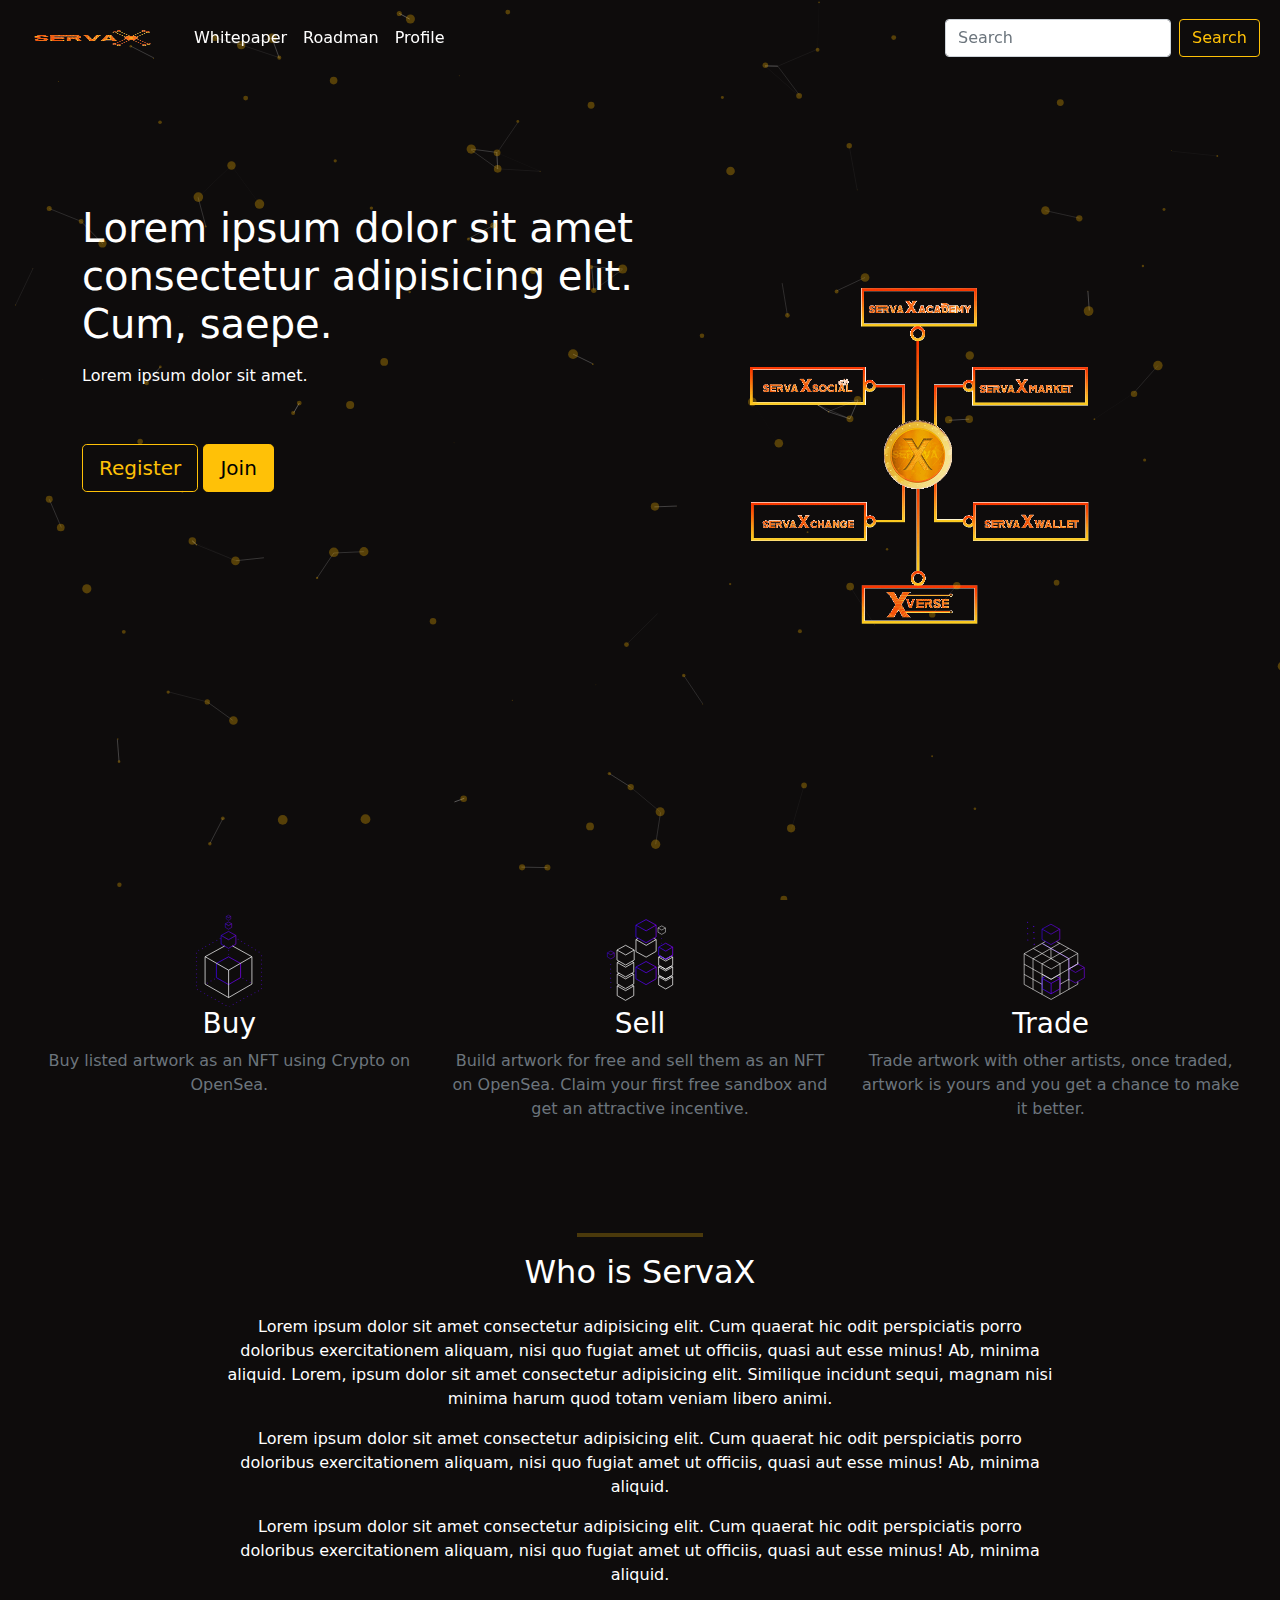
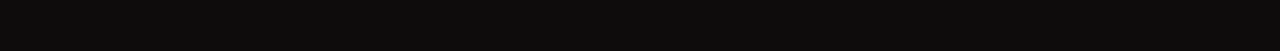
==== index.html @ 3a6e548c "added few sections and edited stylings" ====
<!DOCTYPE html>
<html lang="en">
<head>
    <meta charset="UTF-8">
    <meta http-equiv="X-UA-Compatible" content="IE=edge">
    <meta name="viewport" content="width=device-width, initial-scale=1.0">
    <title>ServaX</title>
    <link rel="shortcut icon" href="./assets/images/ServaX-coin-front-black-plain.jpg" type="image/x-icon">
    <link rel="stylesheet" href="style.css">

    <link rel="stylesheet" href="./assets/bootstrap-5.0.1/css/bootstrap.min.css" />
    <link rel="stylesheet" href="./assets/fontawesome-5.15.1/css/all.min.css" />
    <script defer src="./assets/bootstrap-5.0.1/js/bootstrap.bundle.min.js"></script>

    <!-- <link href="https://cdn.jsdelivr.net/npm/bootstrap@5.0.2/dist/css/bootstrap.min.css" rel="stylesheet"
      integrity="sha384-EVSTQN3/azprG1Anm3QDgpJLIm9Nao0Yz1ztcQTwFspd3yD65VohhpuuCOmLASjC"
      crossorigin="anonymous"
    />
    <link rel="stylesheet" href="https://cdnjs.cloudflare.com/ajax/libs/font-awesome/5.15.1/css/all.min.css"
        integrity="sha512-+4zCK9k+qNFUR5X+cKL9EIR+ZOhtIloNl9GIKS57V1MyNsYpYcUrUeQc9vNfzsWfV28IaLL3i96P9sdNyeRssA=="
        crossorigin="anonymous"
        referrerpolicy="no-referrer"
    />
    <script defer src="https://cdn.jsdelivr.net/npm/bootstrap@5.0.2/dist/js/bootstrap.bundle.min.js" integrity="sha384-MrcW6ZMFYlzcLA8Nl+NtUVF0sA7MsXsP1UyJoMp4YLEuNSfAP+JcXn/tWtIaxVXM" crossorigin="anonymous"></script> -->

</head>
<body id="particles-js" >
    <div  class="container-fluid p-0">
    <header class="text-white container-fluid p-2 mb-5">
        <nav class="navbar navbar-expand-md fixed-top navbar-dark navbar-color p-2" aria-label="Main navigation">
            <div class="container-fluid">
                <a class="navbar-brand" href="#"><img src="./assets/images/ServaX.png" alt="logo" height="50px" width="150px"></a>
                <div class="navbar-toggler p-0 border-0" type="button" id="navbarSideCollapse" aria-label="Toggle navigation">
                    <span class="navbar-toggler-icon"></span>
                </div>

                <div class="navbar-collapse offcanvas-collapse" id="navbarsExampleDefault">
                    <ul class="navbar-nav me-auto mb-2 mb-lg-0">
                        <li class="nav-item">
                            <a class="nav-link active" aria-current="page" href="#">Whitepaper</a>
                        </li>
                        <li class="nav-item">
                            <a class="nav-link" href="#">Roadman</a>
                        </li>
                        <li class="nav-item">
                            <a class="nav-link" href="#">Profile</a>
                        </li>
                    </ul>
                    <form class="d-flex">
                        <input class="form-control me-2" type="search" placeholder="Search" aria-label="Search">
                        <button class="btn btn-outline-warning" type="submit">Search</button>
                    </form>
                </div>
            </div>
        </nav>

        <section class="hero container my-5 py-5 d-flex flex-wrap-reverse justify-content-center">
            <div class="col-md-6 col-sm-10 pt-5 text-md-start text-center">
                <h1>Lorem ipsum dolor sit amet consectetur adipisicing elit. Cum, saepe.</h1>
                <p class="py-2">Lorem ipsum dolor sit amet.</p>
                <div class="action-area mt-5">
                    <button class="btn btn-lg btn-outline-warning">Register</button>
                    <button class="btn btn-lg btn-warning">Join</button>
                </div>
            </div>
            <div class="col-md-6 col-sm-8">
                <img src="./assets/images/serva-x-ecosystem.png" alt="hero-img" width="100%">
            </div>
        </section>
    </header>

    <main >
        <section class="container-fluid market-section my-5 py-5 row text-white m-auto">
            <div class="container col-md-4">
                <div class="text-center">
                    <img src="./assets/images/chained.svg" height="93px" width="120" alt="market-logo">
                    <h3>Buy</h3>
                    <p class="text-muted">Buy listed artwork as an NFT using Crypto on OpenSea.</p>
                </div>
            </div>
            <div class="container col-md-4">
                <div class="text-center">
                    <img src="./assets/images/stacked.svg" height="93px" width="120" alt="market-logo">
                    <h3>Sell</h3>
                    <p class="text-muted">Build artwork for free and sell them as an NFT on OpenSea. Claim your first free sandbox and get an attractive incentive.</p>
                </div>
            </div>
            <div class="container col-md-4">
                <div class="text-center">
                    <img src="./assets/images/compact.svg" height="93px" width="120" alt="market-logo">
                    <h3>Trade</h3>
                    <p class="text-muted">Trade artwork with other artists, once traded, artwork is yours and you get a chance to make it better.</p>
                </div>
            </div>
        </section>

        <section class="container-fluid about-section my-5">
          <div class="d-grid justify-content-center m-auto text-center col-md-8 col-sm-10 text-white">
              <hr>
            <h2 class="py-3">Who is ServaX</h2> 
            <p>Lorem ipsum dolor sit amet consectetur adipisicing elit. Cum quaerat hic odit perspiciatis porro doloribus exercitationem aliquam, nisi quo fugiat amet ut officiis, quasi aut esse minus! Ab, minima aliquid. Lorem, ipsum dolor sit amet consectetur adipisicing elit. Similique incidunt sequi, magnam nisi minima harum quod totam veniam libero animi.</p> 
            <p>Lorem ipsum dolor sit amet consectetur adipisicing elit. Cum quaerat hic odit perspiciatis porro doloribus exercitationem aliquam, nisi quo fugiat amet ut officiis, quasi aut esse minus! Ab, minima aliquid.</p> 
            <p>Lorem ipsum dolor sit amet consectetur adipisicing elit. Cum quaerat hic odit perspiciatis porro doloribus exercitationem aliquam, nisi quo fugiat amet ut officiis, quasi aut esse minus! Ab, minima aliquid.</p>
          </div> 
        </section>
    </main>
    
    <button onclick="scrollToTop()" id="myBtn" class="rounded-circle btn-lg btn-outline-warning bg-dark fa fa-caret-up" title="Go to top"></button>
    </div>
    <footer></footer>
    <script src="./assets/js/script.js"></script>
    <script src="particles.js"></script>
    <script src="app.js"></script>
</body>
</html>
---- style.css ----
:root {
  --basic-color: #FFC107;
  --dark-color: #212529;
  --white-color: #fff;
  --light-color: #ebe7e7;
}
body {
  font: normal 75% Arial, Helvetica, sans-serif;
}

/* For background particle */
#particles-js {
  width: 100%;
  height: 100%;
  background-color: #0e0c0c;
  background-size: cover;
  background-position: 100% 100%;
  background-repeat: no-repeat;
}
canvas.particles-js-canvas-el {
  position: absolute;
  top: 0;
}

/* Header/Navbar */
.navbar-default-color {
  background-color: #eaeaea00;
}
.navbar-color-onscroll {
  background-color: var(--dark-color);
}
header .hero {
  margin-top: 100px !important;
  background-color: #219b2f00 !important;
}
.nav-link {
  color: #fff !important;
}
.navbar {
  animation: 2s ease !important;
  z-index: 100;
}

header .hero img {
  animation: floatUpDown 4s linear 4s infinite alternate
}
@keyframes floatUpDown {
  0% {
    transform: translateY(-50px);
  }
  50% {
    transform: translateY(0px);
  }
  100% {
    transform: translateY(-50px);
  }
}

/* Main */
.market-section {
  background-color: #00000000;
}
hr:not([size]) {
  width: 15%;
  margin: 0 auto !important;
  color: var(--basic-color);
  height: 4px !important;
}

.about-section {
  border: var(--dark-color);
}

/* back to top button */
#myBtn {
  display: none;
  position: fixed;
  bottom: 20px; 
  right: 30px;
  z-index: 99;
  height: 50px;
  width: 50px;
}


/* For navbar  */
@media (max-width: 767px) {
  .offcanvas-collapse {
    position: fixed;
    top: 56px; /* Height of navbar */
    bottom: 0;
    left: 100%;
    width: 100%;
    padding-right: 1rem;
    padding-left: 1rem;
    overflow-y: auto;
    visibility: hidden;
    background-color: #343a40;
    transition: transform .3s ease-in-out, visibility .3s ease-in-out;
  }
  .offcanvas-collapse.open {
    visibility: visible;
    transform: translateX(-100%);
  }
}

.nav-scroller {
  position: relative;
  z-index: 2;
  height: 2.75rem;
  overflow-y: hidden;
}

.nav-scroller .nav {
  display: flex;
  flex-wrap: nowrap;
  padding-bottom: 1rem;
  margin-top: -1px;
  overflow-x: auto;
  color: rgba(255, 255, 255, .75);
  text-align: center;
  white-space: nowrap;
  -webkit-overflow-scrolling: touch;
}

.nav-underline .nav-link {
  padding-top: .75rem;
  padding-bottom: .75rem;
  font-size: .875rem;
  color: #6c757d;
}

.nav-underline .nav-link:hover {
  color: #007bff;
}

.nav-underline .active {
  font-weight: 500;
  color: #343a40;
}

.text-white-50 { color: rgba(255, 255, 255, .5); }

.bg-purple { background-color: #6f42c1; }
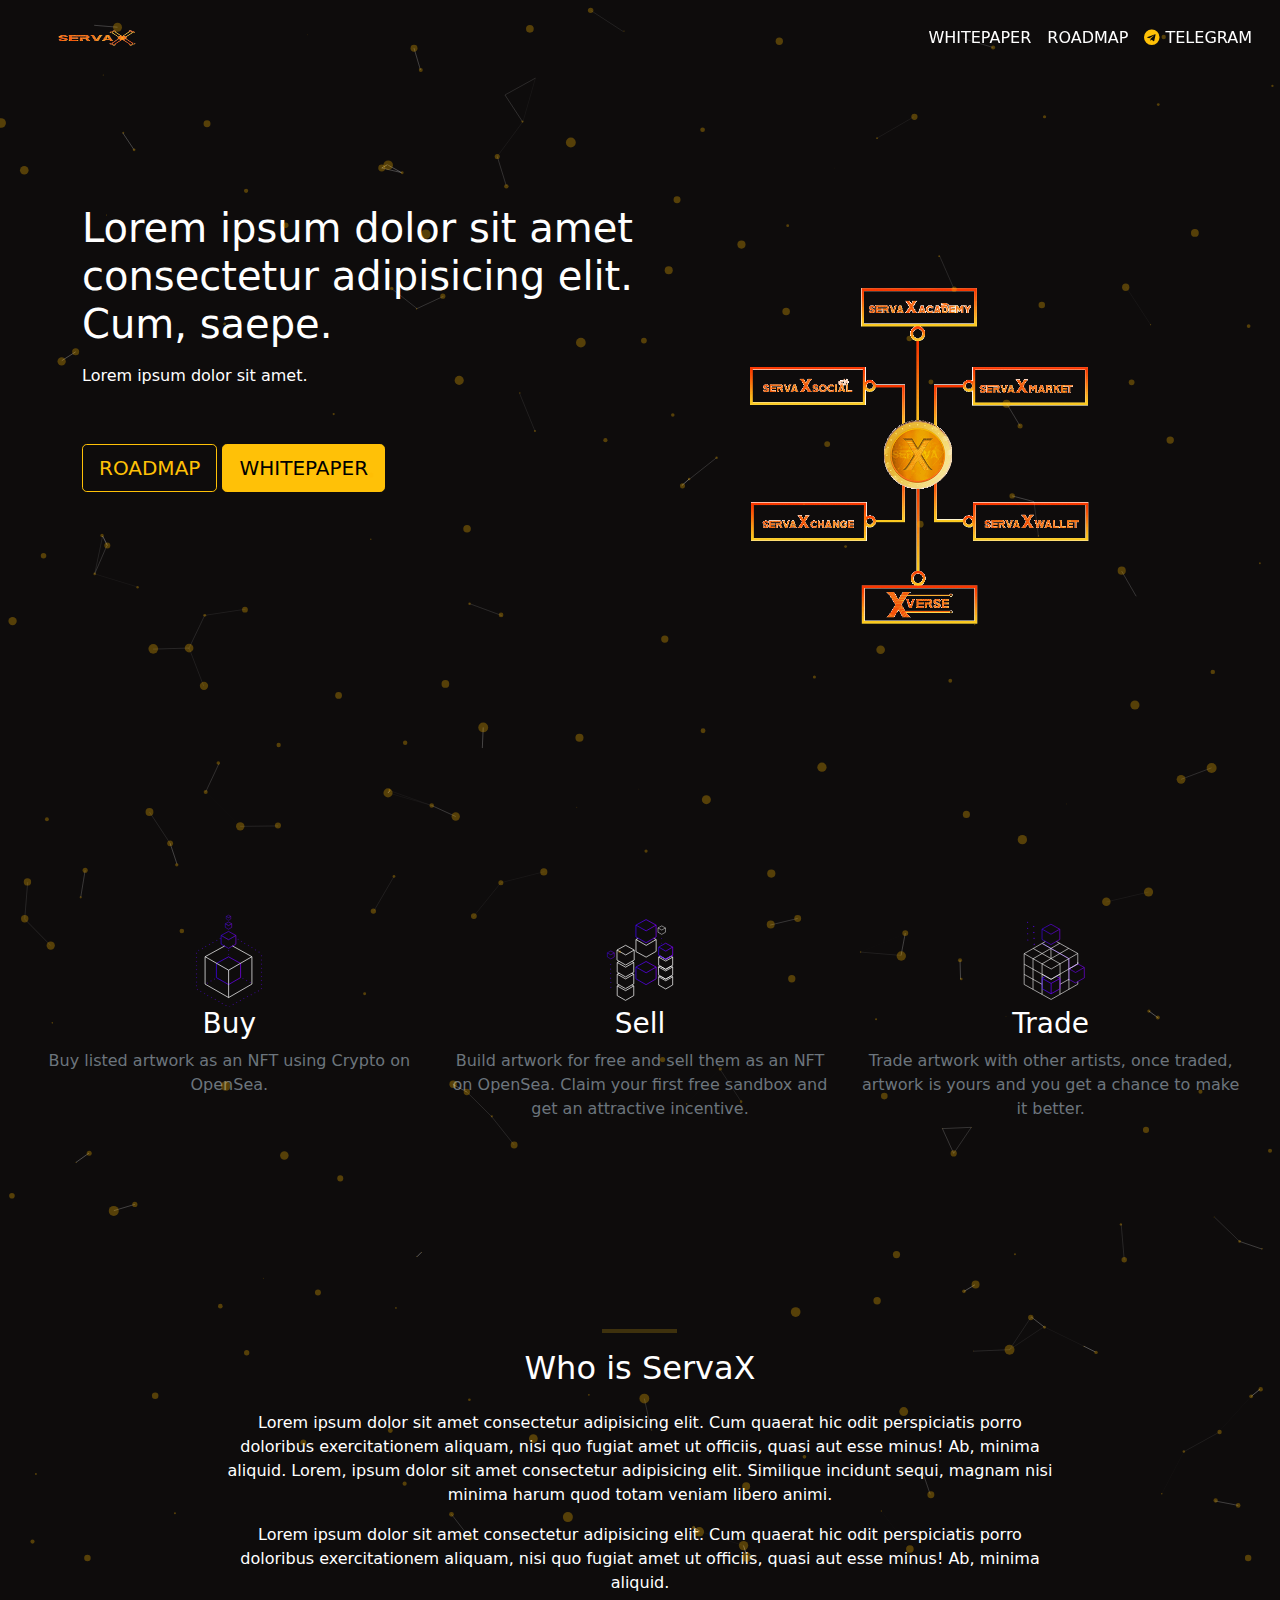
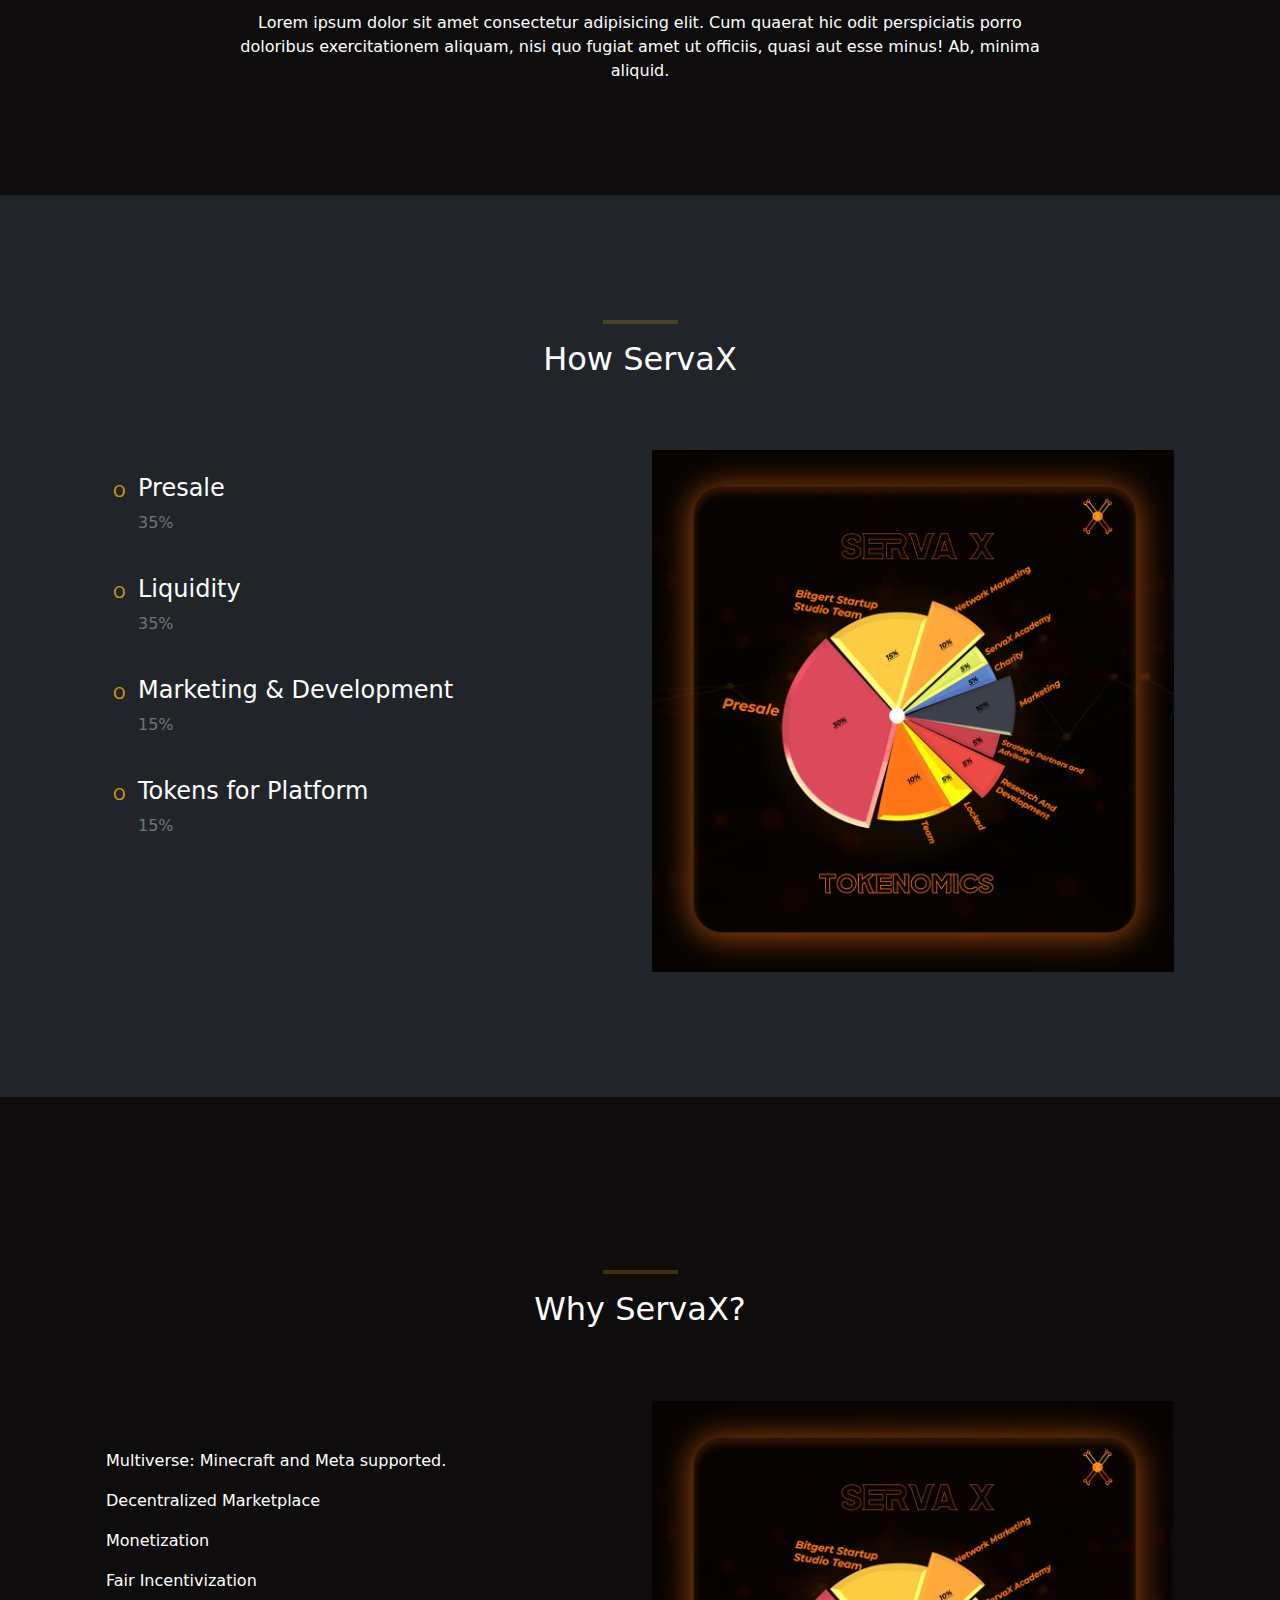
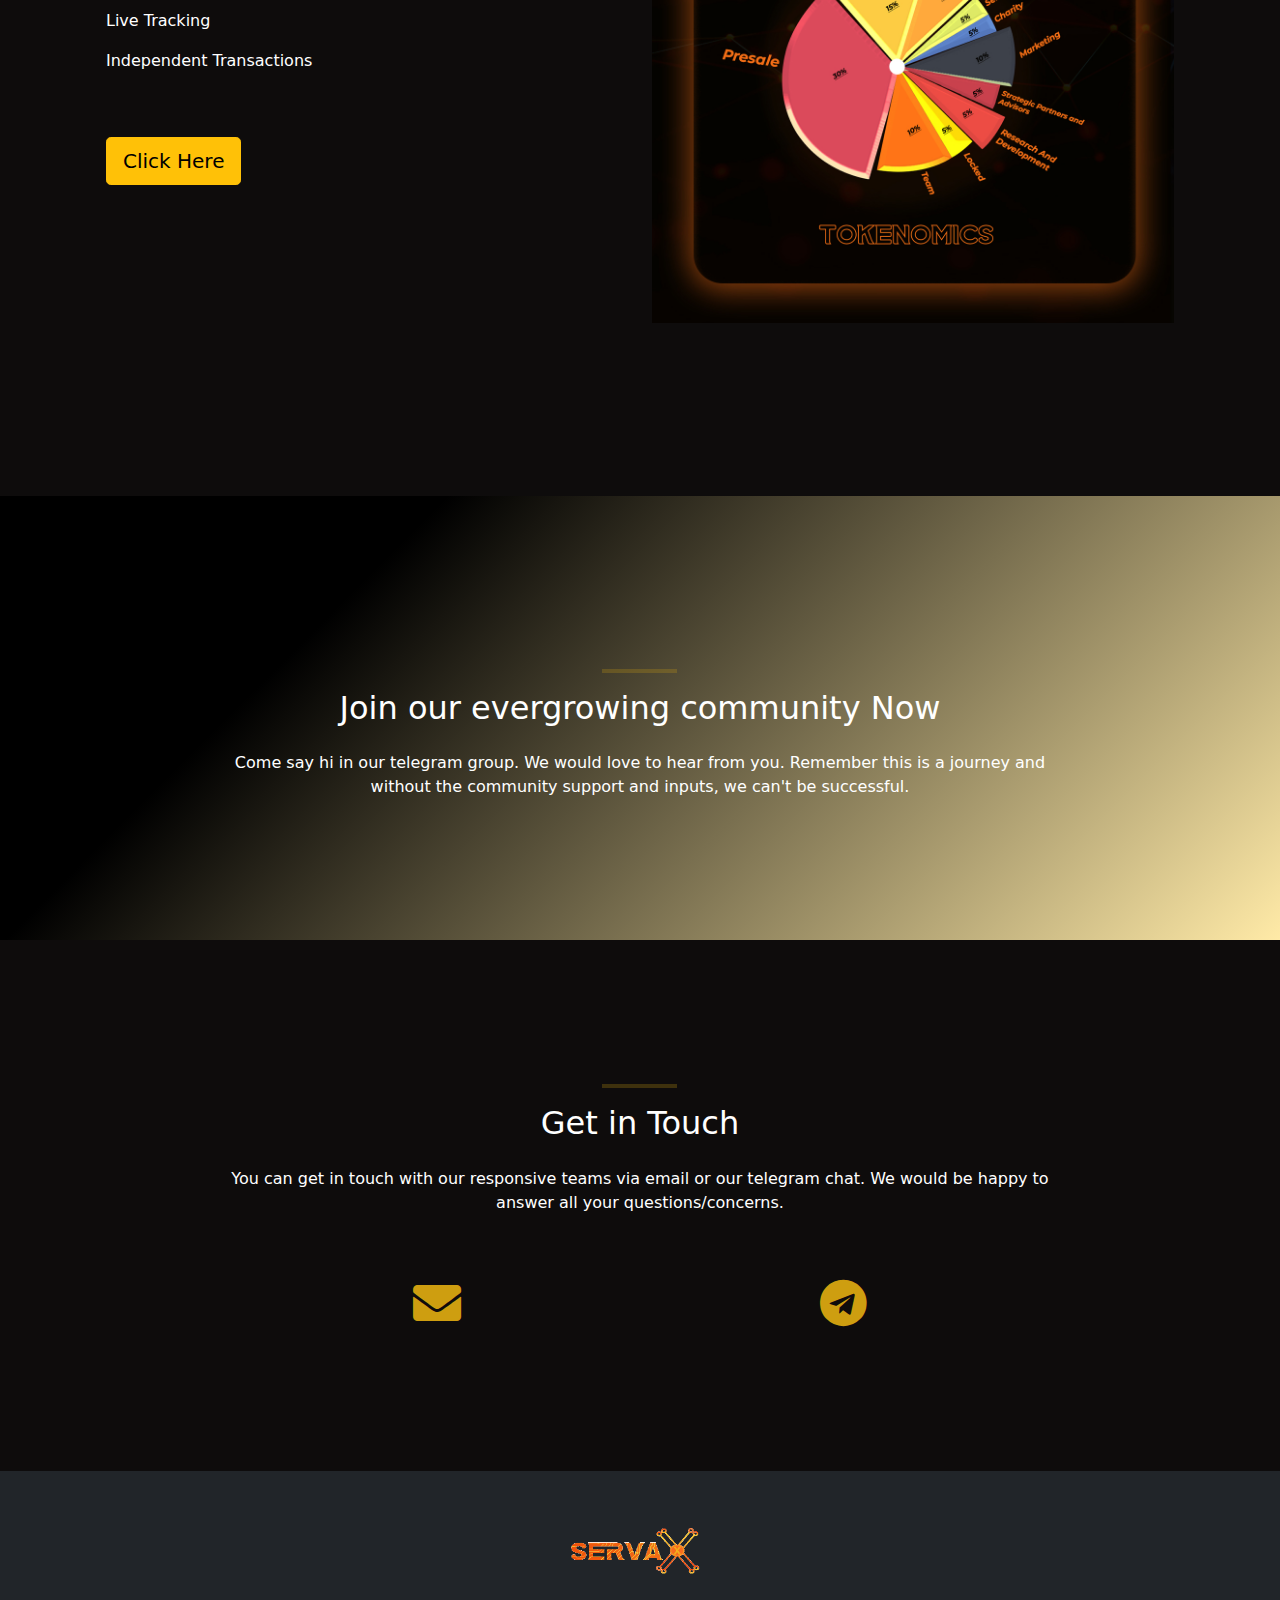
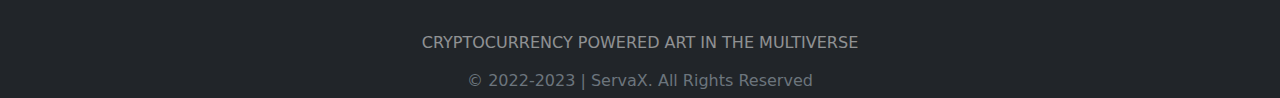
==== commit 426bd2d3: "made editions and add more sections" ====
--- a/index.html
+++ b/index.html
@@ -33,23 +33,19 @@
                 <div class="navbar-toggler p-0 border-0" type="button" id="navbarSideCollapse" aria-label="Toggle navigation">
                     <span class="navbar-toggler-icon"></span>
                 </div>
-
+                
                 <div class="navbar-collapse offcanvas-collapse" id="navbarsExampleDefault">
-                    <ul class="navbar-nav me-auto mb-2 mb-lg-0">
+                    <ul class="navbar-nav me-auto mb-2 mb-lg-0 text-uppercase">
                         <li class="nav-item">
                             <a class="nav-link active" aria-current="page" href="#">Whitepaper</a>
                         </li>
                         <li class="nav-item">
-                            <a class="nav-link" href="#">Roadman</a>
+                            <a class="nav-link" href="#">Roadmap</a>
                         </li>
                         <li class="nav-item">
-                            <a class="nav-link" href="#">Profile</a>
+                            <a class="nav-link" href="#"><i class="fab fa-telegram text-warning" aria-hidden="true"></i> Telegram</a>
                         </li>
                     </ul>
-                    <form class="d-flex">
-                        <input class="form-control me-2" type="search" placeholder="Search" aria-label="Search">
-                        <button class="btn btn-outline-warning" type="submit">Search</button>
-                    </form>
                 </div>
             </div>
         </nav>
@@ -58,9 +54,9 @@
             <div class="col-md-6 col-sm-10 pt-5 text-md-start text-center">
                 <h1>Lorem ipsum dolor sit amet consectetur adipisicing elit. Cum, saepe.</h1>
                 <p class="py-2">Lorem ipsum dolor sit amet.</p>
-                <div class="action-area mt-5">
-                    <button class="btn btn-lg btn-outline-warning">Register</button>
-                    <button class="btn btn-lg btn-warning">Join</button>
+                <div class="action-area mt-5 text-uppercase">
+                    <a href="#" class="btn btn-lg btn-outline-warning">Roadmap</a>
+                    <a href="#" class="btn btn-lg btn-warning">Whitepaper</a>
                 </div>
             </div>
             <div class="col-md-6 col-sm-8">
@@ -70,22 +66,22 @@
     </header>
 
     <main >
-        <section class="container-fluid market-section my-5 py-5 row text-white m-auto">
-            <div class="container col-md-4">
+        <section class="container-fluid market-section pb-5 row text-white m-auto">
+            <div class="container col-md-4 pt-5">
                 <div class="text-center">
                     <img src="./assets/images/chained.svg" height="93px" width="120" alt="market-logo">
                     <h3>Buy</h3>
                     <p class="text-muted">Buy listed artwork as an NFT using Crypto on OpenSea.</p>
                 </div>
             </div>
-            <div class="container col-md-4">
+            <div class="container col-md-4 pt-5">
                 <div class="text-center">
                     <img src="./assets/images/stacked.svg" height="93px" width="120" alt="market-logo">
                     <h3>Sell</h3>
                     <p class="text-muted">Build artwork for free and sell them as an NFT on OpenSea. Claim your first free sandbox and get an attractive incentive.</p>
                 </div>
             </div>
-            <div class="container col-md-4">
+            <div class="container col-md-4 pt-5">
                 <div class="text-center">
                     <img src="./assets/images/compact.svg" height="93px" width="120" alt="market-logo">
                     <h3>Trade</h3>
@@ -94,8 +90,8 @@
             </div>
         </section>
 
-        <section class="container-fluid about-section my-5">
-          <div class="d-grid justify-content-center m-auto text-center col-md-8 col-sm-10 text-white">
+        <section class="container-fluid about-section my-5 py-5">
+          <div class="d-grid justify-content-center pt-5 m-auto text-center col-md-8 col-sm-10 text-white">
               <hr>
             <h2 class="py-3">Who is ServaX</h2> 
             <p>Lorem ipsum dolor sit amet consectetur adipisicing elit. Cum quaerat hic odit perspiciatis porro doloribus exercitationem aliquam, nisi quo fugiat amet ut officiis, quasi aut esse minus! Ab, minima aliquid. Lorem, ipsum dolor sit amet consectetur adipisicing elit. Similique incidunt sequi, magnam nisi minima harum quod totam veniam libero animi.</p> 
@@ -103,11 +99,85 @@
             <p>Lorem ipsum dolor sit amet consectetur adipisicing elit. Cum quaerat hic odit perspiciatis porro doloribus exercitationem aliquam, nisi quo fugiat amet ut officiis, quasi aut esse minus! Ab, minima aliquid.</p>
           </div> 
         </section>
+        
+        <section class="container-fluid how-section my-5 text-white">
+            <hr>
+            <h2 class="py-3 text-center">How ServaX</h2> 
+            <div class="container m-auto pt-5 row d-flex flex-wrap justify-content-center">
+                <div class="col-md-6 col-sm-10 pb-5">
+                    <ul>
+                        <li>
+                            <h4>Presale</h4>
+                            <p class="text-muted">35%</p>
+                        </li>
+                        <li>
+                            <h4>Liquidity</h4>
+                            <p class="text-muted">35%</p>
+                        </li>
+                        <li>
+                            <h4>Marketing & Development</h4>
+                            <p class="text-muted">15%</p>
+                        </li>
+                        <li>
+                            <h4>Tokens for Platform</h4>
+                            <p class="text-muted">15%</p>
+                        </li>
+                    </ul>
+                </div>
+                <div class="col-md-6 col-sm-8">
+                    <img src="./assets/images/ServaX-TOKENOMICS-1.jpg" alt="hero-img" width="100%">
+                </div>
+            </div>
+        </section>
+
+        <section class="container-fluid why-section my-5 text-white">
+            <hr>
+            <h2 class="py-3 text-center">Why ServaX?</h2> 
+            <div class="container m-auto pt-5 row d-flex flex-wrap justify-content-center">
+                <div class="col-md-6 col-sm-10 pt-5">
+                    <p>Multiverse: Minecraft and Meta supported.</p>
+                    <p>Decentralized Marketplace</p>
+                    <p>Monetization</p>
+                    <p>Fair Incentivization</p>
+                    <p>Live Tracking</p>
+                    <p>Independent Transactions</p>
+                    <a href="#" class="btn btn-lg btn-warning mt-5">Click Here</a>
+                </div>
+                <div class="col-md-6 col-sm-8 pt-md-0 pt-sm-5">
+                    <img src="./assets/images/ServaX-TOKENOMICS-1.jpg" alt="hero-img" width="100%">
+                </div>
+            </div>
+        </section>
+
+        <section class="container-fluid join-section my-5">
+            <div class="d-grid justify-content-center pt-5 m-auto text-center col-md-8 col-sm-10 text-white">
+                <hr>
+                <h2 class="py-3">Join our evergrowing community Now</h2> 
+                <p>Come say hi in our telegram group. We would love to hear from you. Remember this is a journey and without the community support and inputs, we can't be successful.</p>
+            </div> 
+        </section>
+
+        <section class="container-fluid social-section my-5 py-5">
+            <div class="d-grid justify-content-center py-5 m-auto text-center col-md-8 col-sm-10 text-white">
+                <hr>
+                <h2 class="py-3">Get in Touch</h2> 
+                <p>You can get in touch with our responsive teams via email or our telegram chat. We would be happy to answer all your questions/concerns.</p>
+                <div class="container action-area pt-5 d-flex justify-content-around">
+                    <a href="#" class="fa fa-envelope fa-3x"></a>
+                    <a href="#" class="fab fa-telegram fa-3x"></a>
+                </div>
+            </div> 
+        </section>
+
     </main>
     
     <button onclick="scrollToTop()" id="myBtn" class="rounded-circle btn-lg btn-outline-warning bg-dark fa fa-caret-up" title="Go to top"></button>
-    </div>
-    <footer></footer>
+    <footer class="container-fluid d-grid text-center justify-content-center text-white m-auto">
+        <a class="navbar-brand" href="#"><img src="./assets/images/ServaX.png" alt="logo" height="150px" width="250px"></a>
+        <p class="text-uppercase text-white-50">Cryptocurrency powered art in the Multiverse</p>
+        <h6 class="text-muted">© 2022-2023 | ServaX. All Rights Reserved</h6>
+    </footer>
+</div>
     <script src="./assets/js/script.js"></script>
     <script src="particles.js"></script>
     <script src="app.js"></script>
--- a/style.css
+++ b/style.css
@@ -1,5 +1,5 @@
 :root {
-  --basic-color: #FFC107;
+  --basic-color: #ce9e10;
   --dark-color: #212529;
   --white-color: #fff;
   --light-color: #ebe7e7;
@@ -20,6 +20,7 @@
 canvas.particles-js-canvas-el {
   position: absolute;
   top: 0;
+  height: 175% !important;
 }
 
 /* Header/Navbar */
@@ -36,32 +37,42 @@
 .nav-link {
   color: #fff !important;
 }
+.nav-link:hover {
+  border-bottom: 3px solid var(--basic-color);
+}
 .navbar {
-  animation: 2s ease !important;
+  transition: 2s ease !important;
   z-index: 100;
 }
-
-header .hero img {
+.navbar-expand-md .navbar-collapse {
+  flex-grow: 0;
+}
+
+header .hero img, 
+footer img {
   animation: floatUpDown 4s linear 4s infinite alternate
 }
 @keyframes floatUpDown {
   0% {
-    transform: translateY(-50px);
+    transform: translateY(-20px);
   }
   50% {
     transform: translateY(0px);
   }
   100% {
-    transform: translateY(-50px);
-  }
-}
+    transform: translateY(-20px);
+  }
+}
+/* .action-area .btn:hover {
+  cursor: pointer ;
+} */
 
 /* Main */
 .market-section {
   background-color: #00000000;
 }
 hr:not([size]) {
-  width: 15%;
+  width: 75px;
   margin: 0 auto !important;
   color: var(--basic-color);
   height: 4px !important;
@@ -69,6 +80,52 @@
 
 .about-section {
   border: var(--dark-color);
+}
+
+.how-section {
+  background-color: var(--dark-color);
+  padding: 125px 0;
+}
+.how-section ul {
+  list-style-type: none;
+}
+.how-section ul li::before {
+  content: 'O ';
+  color: var(--basic-color);
+  position: relative;
+  left: -25px;
+  top: 30px;
+}
+.why-section {
+  padding: 125px 0;
+}
+
+.join-section {
+  padding: 125px 0;
+  background-color: #ffeaa7;
+  background-image: linear-gradient(315deg, #ffeaa7 0%, #000000 74%); 
+}
+
+.social-section .action-area a {
+  text-decoration: none;
+  color: var(--basic-color);
+  -webkit-animation: glow 1s ease-in-out infinite alternate;
+  -moz-animation: glow 1s ease-in-out infinite alternate;
+  animation: glow 1s ease-in-out infinite alternate;
+}
+
+
+
+@-webkit-keyframes glow {
+  from {
+    text-shadow: 0 0 10px #fff, 0 0 20px #fff, 0 0 30px #ce9e10,
+    0 0 40px #ce9e10, 0 0 50px #ce9e10, 0 0 60px #ce9e10, 0 0 70px #ce9e10;
+  }
+  
+  to {
+    text-shadow: 0 0 20px #fff, 0 0 30px #b1b0aa, 0 0 40px #b1b0aa,
+    0 0 50px #b1b0aa, 0 0 60px #b1b0aa, 0 0 70px #b1b0aa, 0 0 80px #b1b0aa;
+  }
 }
 
 /* back to top button */
@@ -83,6 +140,11 @@
 }
 
 
+
+/* footer */
+footer {
+  background-color: var(--dark-color);
+}
 /* For navbar  */
 @media (max-width: 767px) {
   .offcanvas-collapse {
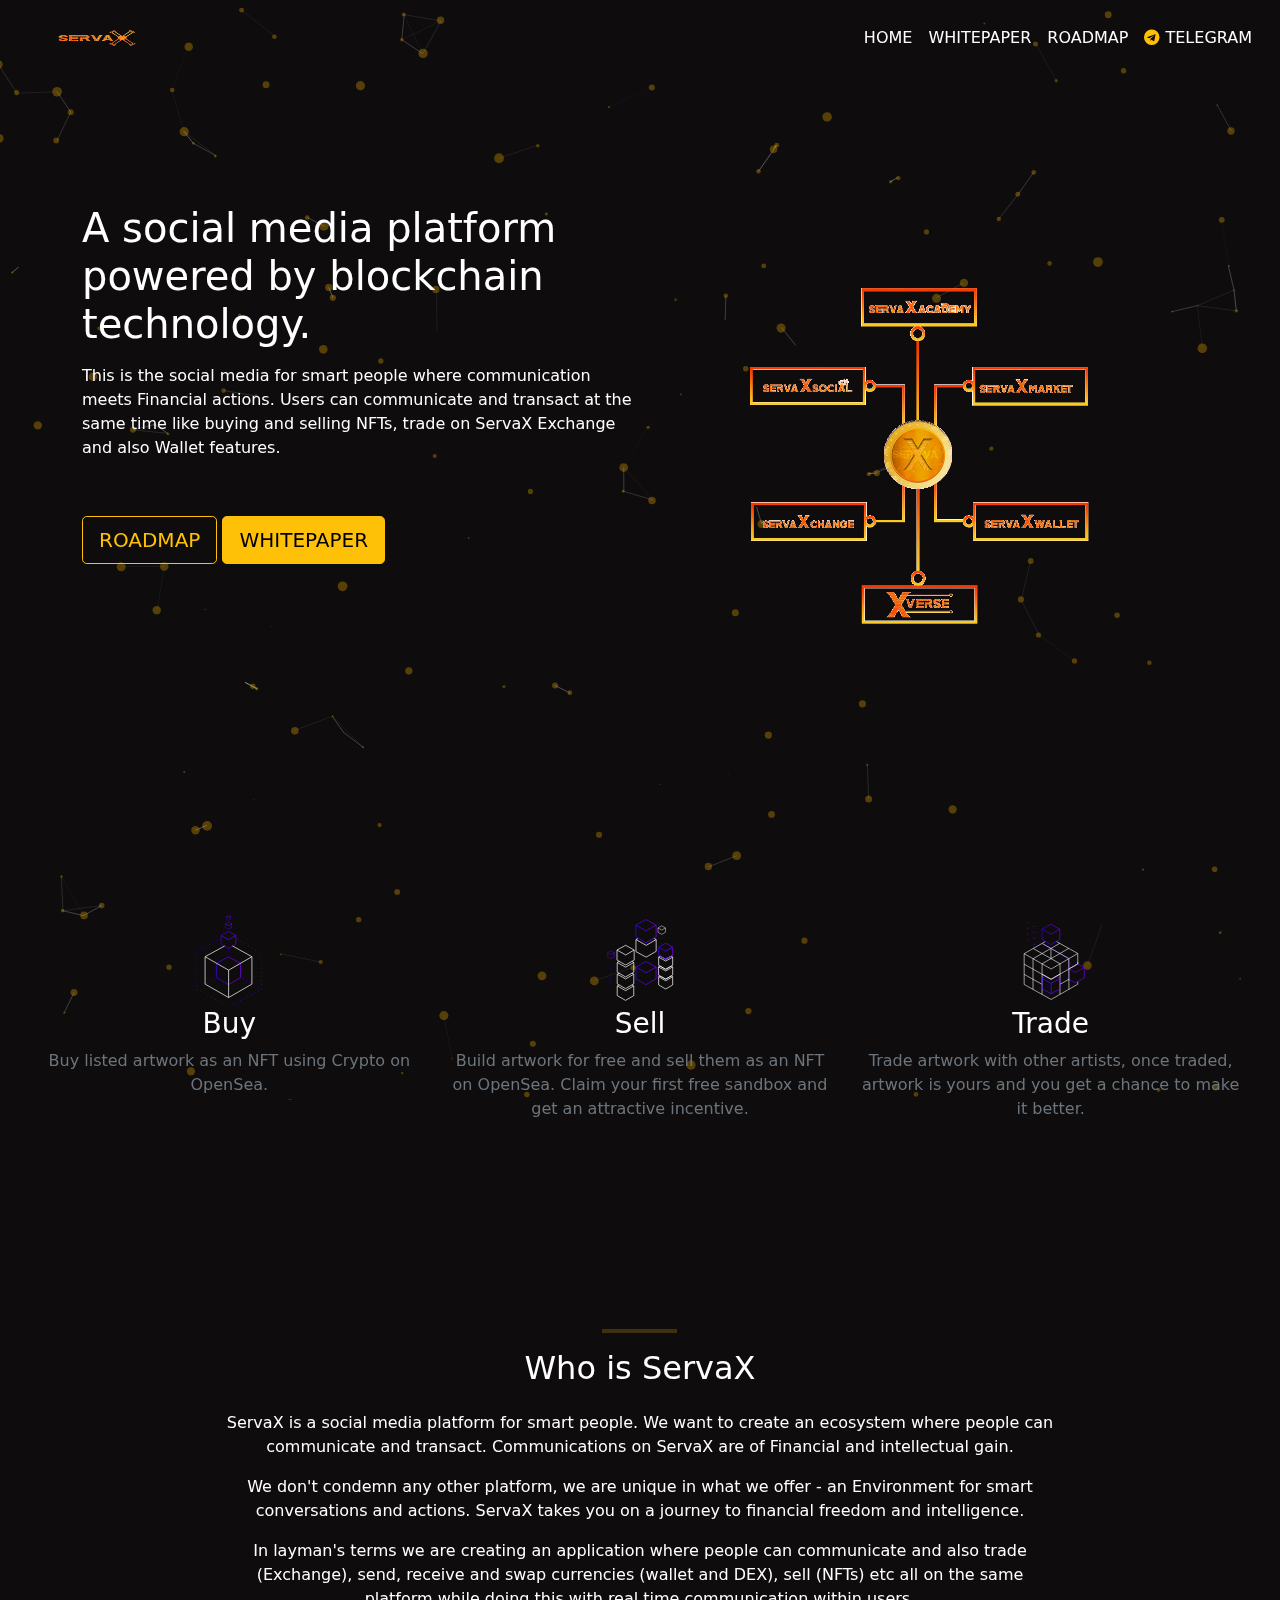
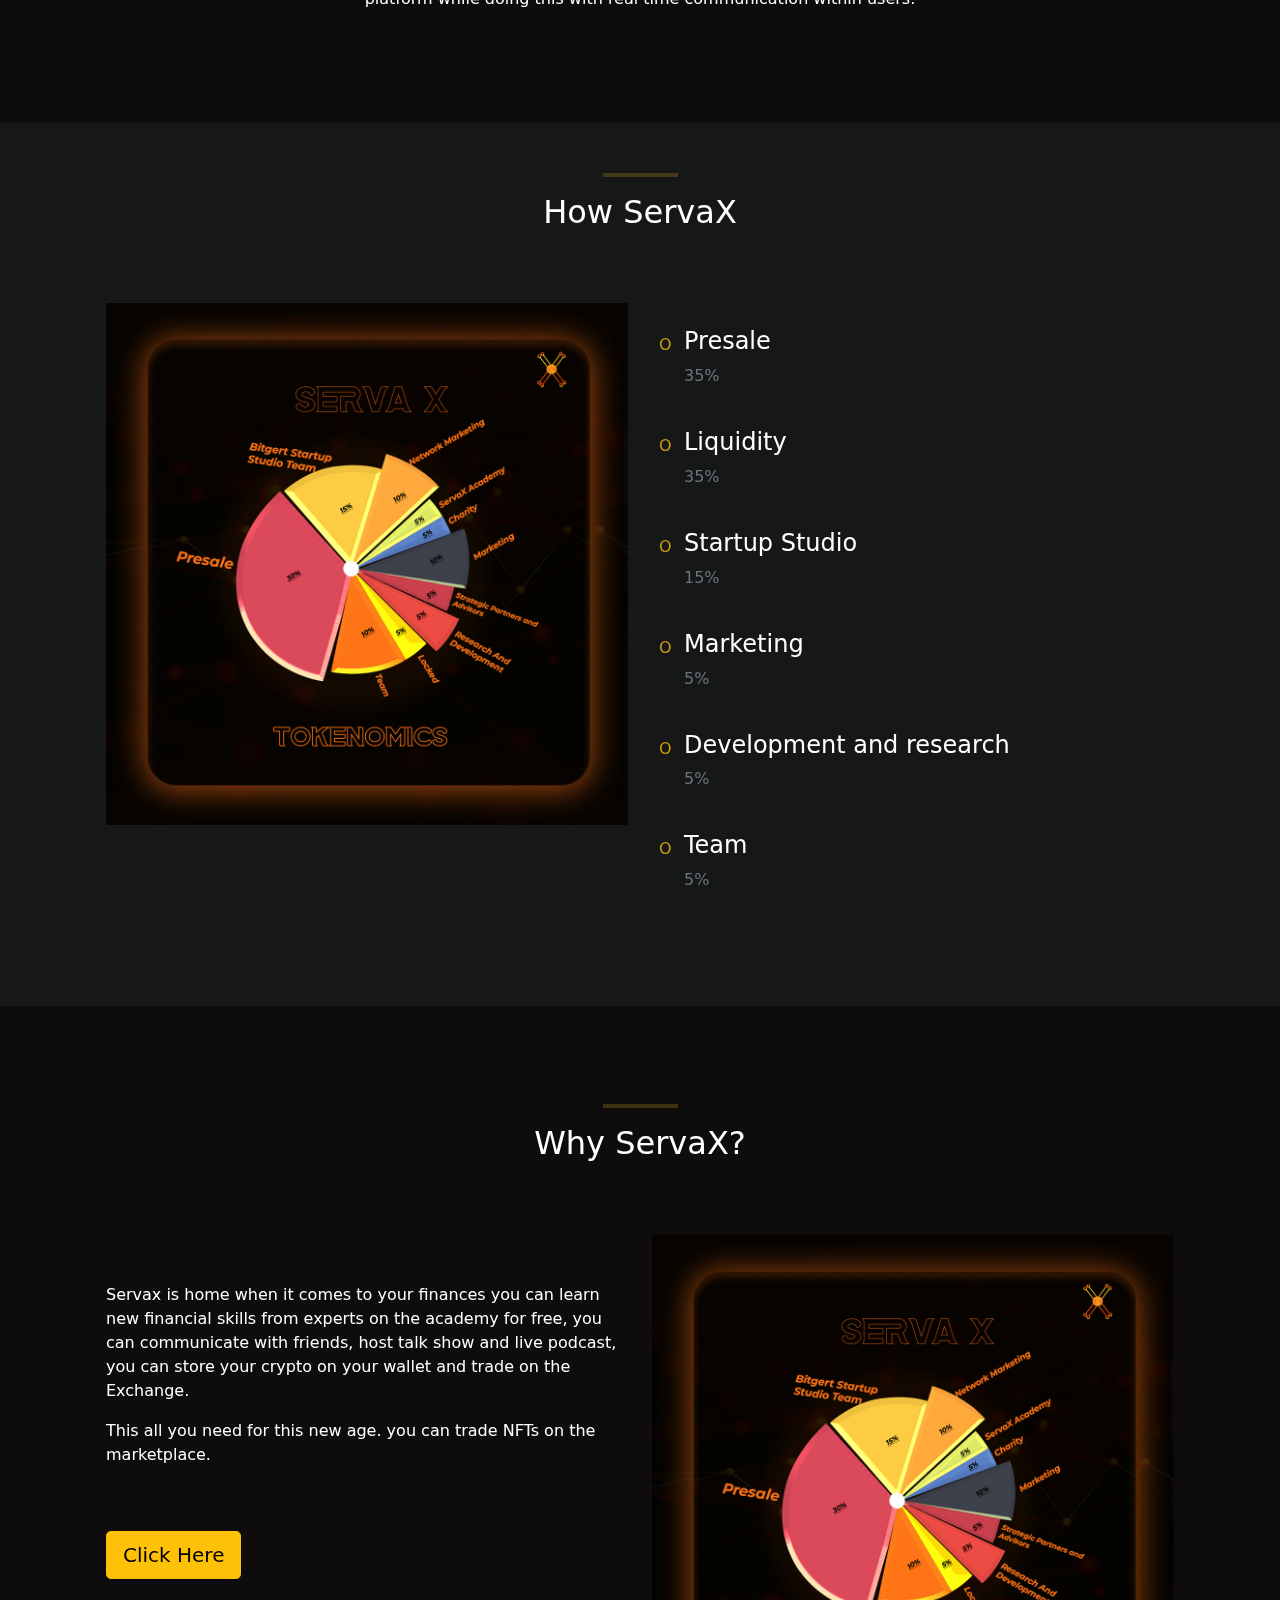
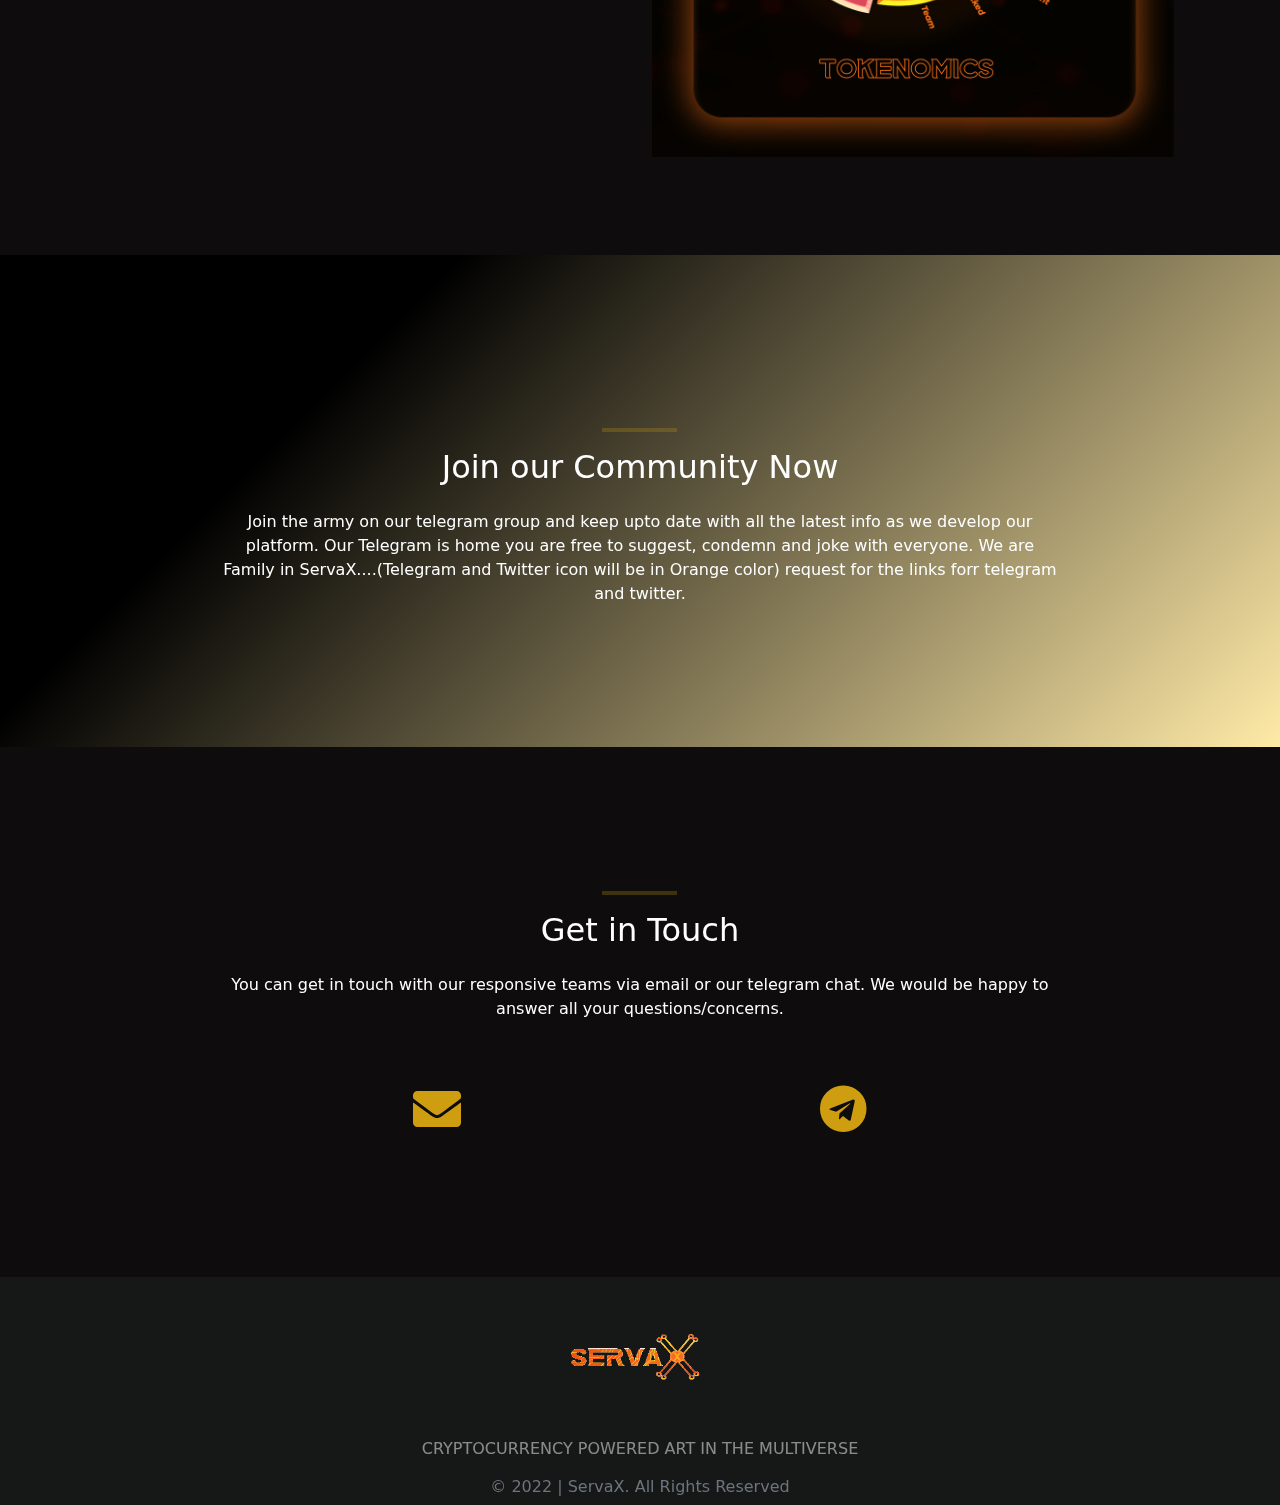
==== commit 3c880e91: "added features and made editions" ====
--- a/index.html
+++ b/index.html
@@ -6,7 +6,7 @@
     <meta name="viewport" content="width=device-width, initial-scale=1.0">
     <title>ServaX</title>
     <link rel="shortcut icon" href="./assets/images/ServaX-coin-front-black-plain.jpg" type="image/x-icon">
-    <link rel="stylesheet" href="style.css">
+    <link rel="stylesheet" href="./assets/css/style.css">
 
     <link rel="stylesheet" href="./assets/bootstrap-5.0.1/css/bootstrap.min.css" />
     <link rel="stylesheet" href="./assets/fontawesome-5.15.1/css/all.min.css" />
@@ -29,7 +29,7 @@
     <header class="text-white container-fluid p-2 mb-5">
         <nav class="navbar navbar-expand-md fixed-top navbar-dark navbar-color p-2" aria-label="Main navigation">
             <div class="container-fluid">
-                <a class="navbar-brand" href="#"><img src="./assets/images/ServaX.png" alt="logo" height="50px" width="150px"></a>
+                <a class="navbar-brand" href="index.html"><img src="./assets/images/ServaX.png" alt="logo" height="50px" width="150px"></a>
                 <div class="navbar-toggler p-0 border-0" type="button" id="navbarSideCollapse" aria-label="Toggle navigation">
                     <span class="navbar-toggler-icon"></span>
                 </div>
@@ -37,26 +37,29 @@
                 <div class="navbar-collapse offcanvas-collapse" id="navbarsExampleDefault">
                     <ul class="navbar-nav me-auto mb-2 mb-lg-0 text-uppercase">
                         <li class="nav-item">
-                            <a class="nav-link active" aria-current="page" href="#">Whitepaper</a>
-                        </li>
-                        <li class="nav-item">
-                            <a class="nav-link" href="#">Roadmap</a>
-                        </li>
-                        <li class="nav-item">
-                            <a class="nav-link" href="#"><i class="fab fa-telegram text-warning" aria-hidden="true"></i> Telegram</a>
+                            <a class="nav-link active" aria-current="page" href="index.html">Home</a>
+                        </li>
+                        <li class="nav-item">
+                            <a class="nav-link" href="./assets/files/ServerX Whitepaper.docx.pdf" download="Whitepaper">Whitepaper</a>
+                        </li>
+                        <li class="nav-item">
+                            <a class="nav-link" href="roadmap.html">Roadmap</a>
+                        </li>
+                        <li class="nav-item">
+                            <a class="nav-link" href="whitepaper.html"><i class="fab fa-telegram text-warning" aria-hidden="true"></i> Telegram</a>
                         </li>
                     </ul>
                 </div>
             </div>
         </nav>
 
-        <section class="hero container my-5 py-5 d-flex flex-wrap-reverse justify-content-center">
+        <section class="hero container my-md-5 my-sm-0 py-md-5 py-sm-0 d-flex flex-wrap-reverse justify-content-center">
             <div class="col-md-6 col-sm-10 pt-5 text-md-start text-center">
-                <h1>Lorem ipsum dolor sit amet consectetur adipisicing elit. Cum, saepe.</h1>
-                <p class="py-2">Lorem ipsum dolor sit amet.</p>
+                <h1>A social media platform powered by blockchain technology.</h1>
+                <p class="py-2">This is the social media for smart people where communication meets Financial actions. Users can communicate and transact at the same time like buying and selling NFTs, trade on ServaX Exchange and also Wallet features.</p>
                 <div class="action-area mt-5 text-uppercase">
-                    <a href="#" class="btn btn-lg btn-outline-warning">Roadmap</a>
-                    <a href="#" class="btn btn-lg btn-warning">Whitepaper</a>
+                    <a href="roadmap.html" class="btn btn-lg btn-outline-warning">Roadmap</a>
+                    <a href="./assets/files/ServerX Whitepaper.docx.pdf" download="Whitepaper" class="btn btn-lg btn-warning">Whitepaper</a>
                 </div>
             </div>
             <div class="col-md-6 col-sm-8">
@@ -66,6 +69,7 @@
     </header>
 
     <main >
+
         <section class="container-fluid market-section pb-5 row text-white m-auto">
             <div class="container col-md-4 pt-5">
                 <div class="text-center">
@@ -94,16 +98,33 @@
           <div class="d-grid justify-content-center pt-5 m-auto text-center col-md-8 col-sm-10 text-white">
               <hr>
             <h2 class="py-3">Who is ServaX</h2> 
-            <p>Lorem ipsum dolor sit amet consectetur adipisicing elit. Cum quaerat hic odit perspiciatis porro doloribus exercitationem aliquam, nisi quo fugiat amet ut officiis, quasi aut esse minus! Ab, minima aliquid. Lorem, ipsum dolor sit amet consectetur adipisicing elit. Similique incidunt sequi, magnam nisi minima harum quod totam veniam libero animi.</p> 
-            <p>Lorem ipsum dolor sit amet consectetur adipisicing elit. Cum quaerat hic odit perspiciatis porro doloribus exercitationem aliquam, nisi quo fugiat amet ut officiis, quasi aut esse minus! Ab, minima aliquid.</p> 
-            <p>Lorem ipsum dolor sit amet consectetur adipisicing elit. Cum quaerat hic odit perspiciatis porro doloribus exercitationem aliquam, nisi quo fugiat amet ut officiis, quasi aut esse minus! Ab, minima aliquid.</p>
-          </div> 
+            <p>
+                ServaX is a social media platform for smart people. We want to create an
+                ecosystem where people can communicate and transact. Communications
+                on ServaX are of Financial and intellectual gain.
+            </p>
+            <p>
+                We don't condemn any
+                other platform, we are unique in what we offer - an Environment for smart
+                conversations and actions. ServaX takes you on a journey to financial
+                freedom and intelligence.
+            </p>
+            <p>
+                In layman's terms we are creating an application where people can
+                communicate and also trade (Exchange), send, receive and swap
+                currencies (wallet and DEX), sell (NFTs) etc all on the same platform while
+                doing this with real time communication within users.
+            </p>
+        </div> 
         </section>
         
         <section class="container-fluid how-section my-5 text-white">
             <hr>
             <h2 class="py-3 text-center">How ServaX</h2> 
             <div class="container m-auto pt-5 row d-flex flex-wrap justify-content-center">
+                <div class="col-md-6 col-sm-8">
+                    <img src="./assets/images/ServaX-TOKENOMICS-1.jpg" alt="hero-img" width="100%">
+                </div>
                 <div class="col-md-6 col-sm-10 pb-5">
                     <ul>
                         <li>
@@ -115,17 +136,22 @@
                             <p class="text-muted">35%</p>
                         </li>
                         <li>
-                            <h4>Marketing & Development</h4>
+                            <h4>Startup Studio</h4>
                             <p class="text-muted">15%</p>
                         </li>
                         <li>
-                            <h4>Tokens for Platform</h4>
-                            <p class="text-muted">15%</p>
+                            <h4>Marketing</h4>
+                            <p class="text-muted">5%</p>
+                        </li>
+                        <li>
+                            <h4>Development and research</h4>
+                            <p class="text-muted">5%</p>
+                        </li>
+                        <li>
+                            <h4>Team</h4>
+                            <p class="text-muted">5%</p>
                         </li>
                     </ul>
-                </div>
-                <div class="col-md-6 col-sm-8">
-                    <img src="./assets/images/ServaX-TOKENOMICS-1.jpg" alt="hero-img" width="100%">
                 </div>
             </div>
         </section>
@@ -134,14 +160,10 @@
             <hr>
             <h2 class="py-3 text-center">Why ServaX?</h2> 
             <div class="container m-auto pt-5 row d-flex flex-wrap justify-content-center">
-                <div class="col-md-6 col-sm-10 pt-5">
-                    <p>Multiverse: Minecraft and Meta supported.</p>
-                    <p>Decentralized Marketplace</p>
-                    <p>Monetization</p>
-                    <p>Fair Incentivization</p>
-                    <p>Live Tracking</p>
-                    <p>Independent Transactions</p>
-                    <a href="#" class="btn btn-lg btn-warning mt-5">Click Here</a>
+                <div class="col-md-6 col-sm-10 pt-5 text-md-start text-sm-center">
+                    <p>Servax is home when it comes to your finances you can learn new financial skills from experts on the academy for free, you can communicate with friends, host talk show and live podcast, you can store your crypto on your wallet and trade on the Exchange.</p>
+                    <p>This all you need for this new age. you can trade NFTs on the marketplace.</p>
+                    <a href="#" class="btn btn-lg btn-warning my-5">Click Here</a>
                 </div>
                 <div class="col-md-6 col-sm-8 pt-md-0 pt-sm-5">
                     <img src="./assets/images/ServaX-TOKENOMICS-1.jpg" alt="hero-img" width="100%">
@@ -152,8 +174,8 @@
         <section class="container-fluid join-section my-5">
             <div class="d-grid justify-content-center pt-5 m-auto text-center col-md-8 col-sm-10 text-white">
                 <hr>
-                <h2 class="py-3">Join our evergrowing community Now</h2> 
-                <p>Come say hi in our telegram group. We would love to hear from you. Remember this is a journey and without the community support and inputs, we can't be successful.</p>
+                <h2 class="py-3">Join our Community Now</h2> 
+                <p>Join the army on our telegram group and keep upto date with all the latest info as we develop our platform. Our Telegram is home you are free to suggest, condemn and joke with everyone. We are Family in ServaX....(Telegram and Twitter icon will be in Orange color) request for the links forr telegram and twitter.</p>
             </div> 
         </section>
 
@@ -172,14 +194,16 @@
     </main>
     
     <button onclick="scrollToTop()" id="myBtn" class="rounded-circle btn-lg btn-outline-warning bg-dark fa fa-caret-up" title="Go to top"></button>
+
     <footer class="container-fluid d-grid text-center justify-content-center text-white m-auto">
         <a class="navbar-brand" href="#"><img src="./assets/images/ServaX.png" alt="logo" height="150px" width="250px"></a>
         <p class="text-uppercase text-white-50">Cryptocurrency powered art in the Multiverse</p>
-        <h6 class="text-muted">© 2022-2023 | ServaX. All Rights Reserved</h6>
+        <h6 class="text-muted">© 2022 | ServaX. All Rights Reserved</h6>
     </footer>
+
 </div>
     <script src="./assets/js/script.js"></script>
-    <script src="particles.js"></script>
-    <script src="app.js"></script>
+    <script src="./assets/js/particles.js"></script>
+    <script src="./assets/js/app.js"></script>
 </body>
 </html>--- a/assets/css/style.css
+++ b/assets/css/style.css
@@ -0,0 +1,221 @@
+@import './roadmap.css';
+
+:root {
+  --basic-color: #ce9e10;
+  --dark-color: #161717;
+  --white-color: #fff;
+  --light-color: #ebe7e7;
+}
+body {
+  font: normal 75% Arial, Helvetica, sans-serif;
+}
+
+/* For background particle */
+#particles-js {
+  width: 100%;
+  height: 100%;
+  background-color: #0e0c0c;
+  background-size: cover;
+  background-position: 100% 100%;
+  background-repeat: no-repeat;
+}
+canvas.particles-js-canvas-el {
+  position: absolute;
+  top: 0;
+  height: 1100px !important;
+  z-index: -1;
+}
+
+/* Header/Navbar */
+.navbar-default-color {
+  background-color: #eaeaea00;
+}
+.navbar-color-onscroll {
+  background-color: var(--dark-color);
+}
+header .hero {
+  margin-top: 100px !important;
+  background-color: #219b2f00 !important;
+}
+.nav-link {
+  color: #fff !important;
+}
+.nav-link:hover {
+  border-bottom: 3px solid var(--basic-color);
+}
+.navbar {
+  transition: 2s ease ;
+  z-index: 100;
+}
+.navbar-expand-md .navbar-collapse {
+  flex-grow: 0;
+}
+
+header .hero img, 
+.roadmap-hero img,
+footer img {
+  animation: floatUpDown 4s linear 4s infinite alternate
+}
+@keyframes floatUpDown {
+  0% {
+    transform: translateY(-20px);
+  }
+  50% {
+    transform: translateY(0px);
+  }
+  100% {
+    transform: translateY(-20px);
+  }
+}
+
+
+/* Main */
+.market-section {
+  background-color: #00000000;
+}
+hr:not([size]) {
+  width: 75px;
+  margin: 0 auto !important;
+  color: var(--basic-color);
+  height: 4px !important;
+}
+
+.about-section {
+  border: var(--dark-color);
+}
+
+.how-section {
+  background-color: var(--dark-color);
+  padding: 50px 0;
+}
+.how-section ul {
+  list-style-type: none;
+}
+.how-section ul li::before {
+  content: 'O ';
+  color: var(--basic-color);
+  position: relative;
+  left: -25px;
+  top: 30px;
+}
+.why-section {
+  padding: 50px 0;
+}
+
+.join-section {
+  padding: 125px 0;
+  background-color: #ffeaa7;
+  background-image: linear-gradient(315deg, #ffeaa7 0%, #000000 74%); 
+}
+
+.social-section .action-area a {
+  text-decoration: none;
+  color: var(--basic-color);
+  -webkit-animation: glow 1s ease-in-out infinite alternate;
+  -moz-animation: glow 1s ease-in-out infinite alternate;
+  animation: glow 1s ease-in-out infinite alternate;
+}
+
+
+
+@-webkit-keyframes glow {
+  from {
+    text-shadow: 0 0 10px #fff, 0 0 20px #fff, 0 0 30px #ce9e10,
+    0 0 40px #ce9e10, 0 0 50px #ce9e10, 0 0 60px #ce9e10, 0 0 70px #ce9e10;
+  }
+  
+  to {
+    text-shadow: 0 0 20px #fff, 0 0 30px #b1b0aa, 0 0 40px #b1b0aa,
+    0 0 50px #b1b0aa, 0 0 60px #b1b0aa, 0 0 70px #b1b0aa, 0 0 80px #b1b0aa;
+  }
+}
+
+/* back to top button */
+#myBtn {
+  display: none;
+  position: fixed;
+  bottom: 20px; 
+  right: 30px;
+  z-index: 99;
+  height: 50px;
+  width: 50px;
+}
+
+
+
+/* footer */
+footer {
+  background-color: var(--dark-color);
+}
+
+
+
+.nav-scroller {
+  position: relative;
+  z-index: 2;
+  height: 2.75rem;
+  overflow-y: hidden;
+}
+
+.nav-scroller .nav {
+  display: flex;
+  flex-wrap: nowrap;
+  padding-bottom: 1rem;
+  margin-top: -1px;
+  overflow-x: auto;
+  color: rgba(255, 255, 255, .75);
+  text-align: center;
+  white-space: nowrap;
+  -webkit-overflow-scrolling: touch;
+}
+
+.nav-underline .nav-link {
+  padding-top: .75rem;
+  padding-bottom: .75rem;
+  font-size: .875rem;
+  color: #6c757d;
+}
+
+.nav-underline .nav-link:hover {
+  color: #007bff;
+}
+
+.nav-underline .active {
+  font-weight: 500;
+  color: #343a40;
+}
+
+.text-white-50 { 
+  color: rgba(255, 255, 255, .5); 
+}
+
+.bg-purple { 
+  background-color: #6f42c1; 
+}
+
+/* Responsiveness  */
+@media (max-width: 767px) {
+  .offcanvas-collapse {
+    position: fixed;
+    top: 56px; /* Height of navbar */
+    bottom: 0;
+    left: 100%;
+    width: 50%;
+    padding-right: 1rem;
+    padding-left: 1rem;
+    overflow-y: auto;
+    visibility: hidden;
+    background-color: #161717;
+    background-image: url("data:image/svg+xml,%3Csvg xmlns='http://www.w3.org/2000/svg' width='100%25' height='100%25' viewBox='0 0 1600 800'%3E%3Cg fill-opacity='0.16'%3E%3Cpolygon fill='%2345381d' points='1600 160 0 460 0 350 1600 50'/%3E%3Cpolygon fill='%23735922' points='1600 260 0 560 0 450 1600 150'/%3E%3Cpolygon fill='%23a27928' points='1600 360 0 660 0 550 1600 250'/%3E%3Cpolygon fill='%23d09a2d' points='1600 460 0 760 0 650 1600 350'/%3E%3Cpolygon fill='%23FFBB33' points='1600 800 0 800 0 750 1600 450'/%3E%3C/g%3E%3C/svg%3E");
+    background-attachment: fixed;
+    background-size: cover;
+    transition: transform 1s ease-in-out, visibility 1s ease-in-out;
+  }
+  .offcanvas-collapse.open {
+    visibility: visible;
+    transform: translateX(-100%);
+  }
+  .canvas.particles-js-canvas-el {
+    height: 1200px !important;
+  }
+}
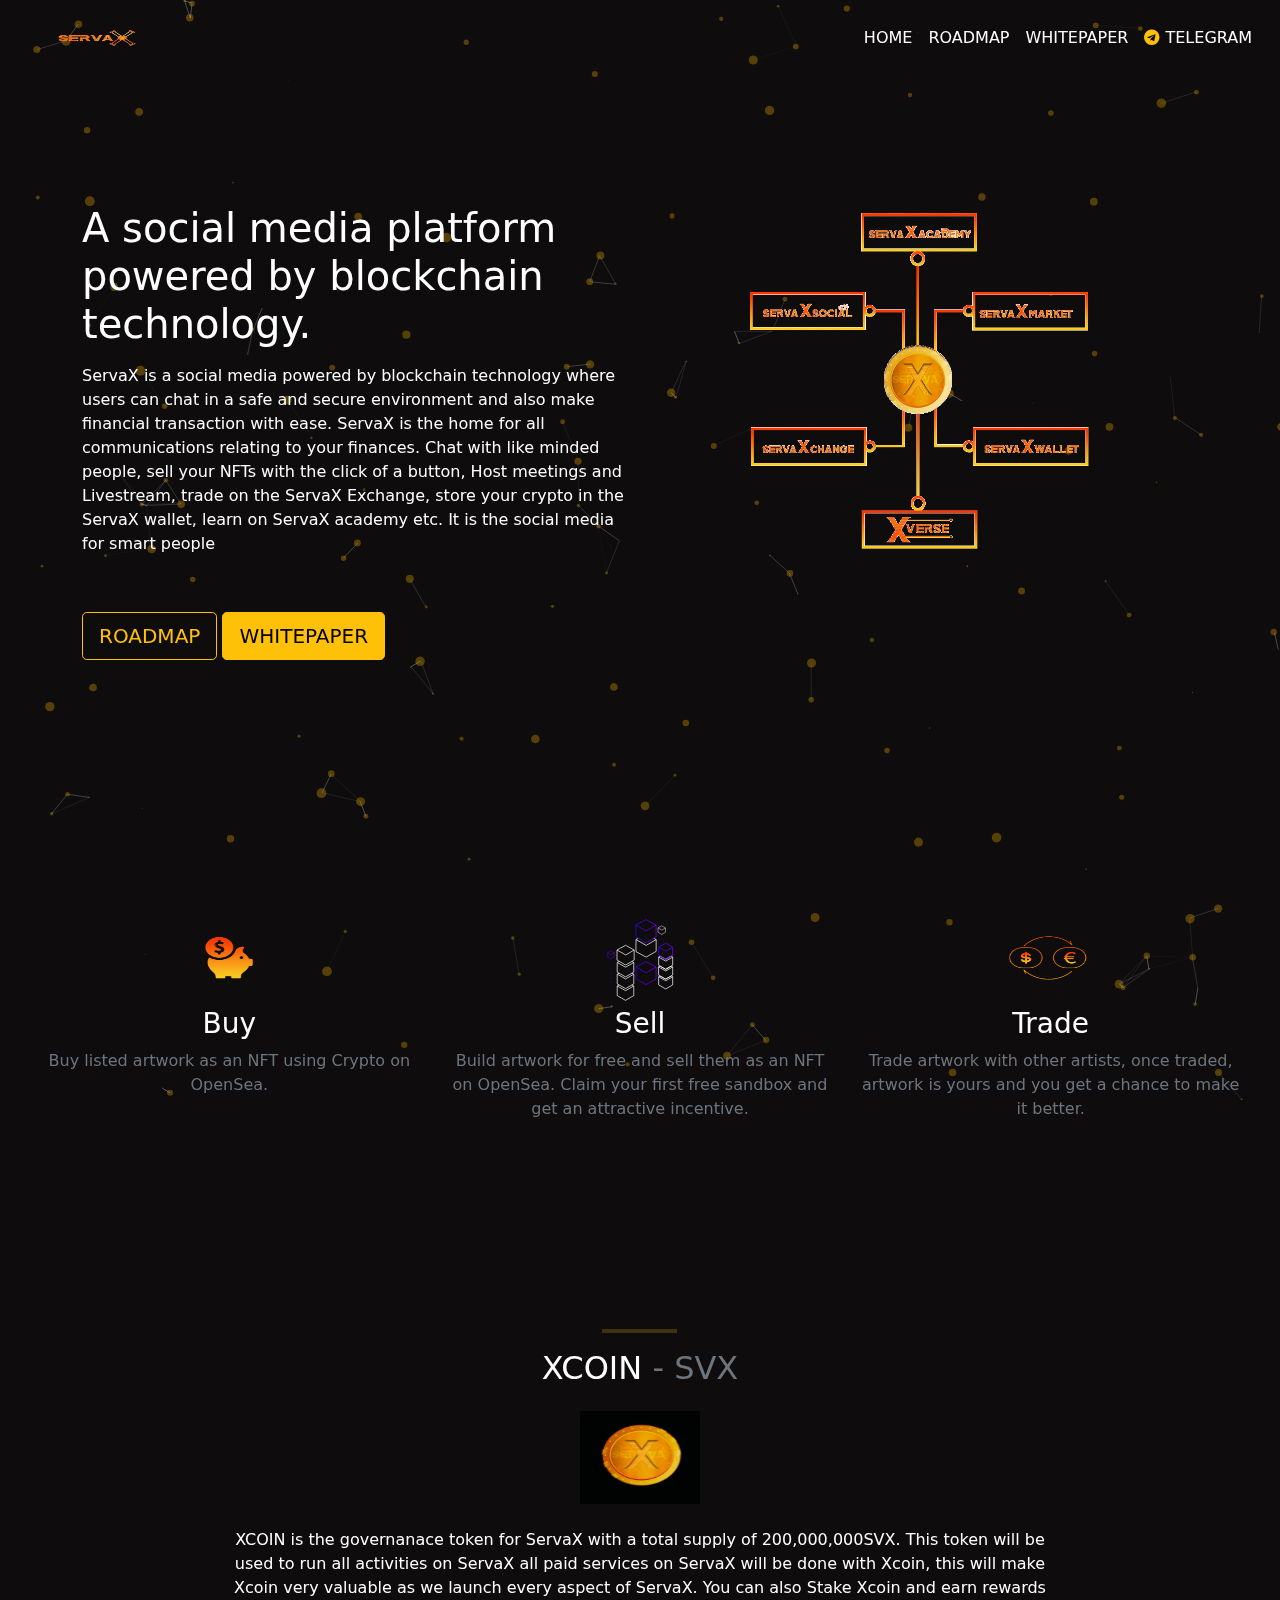
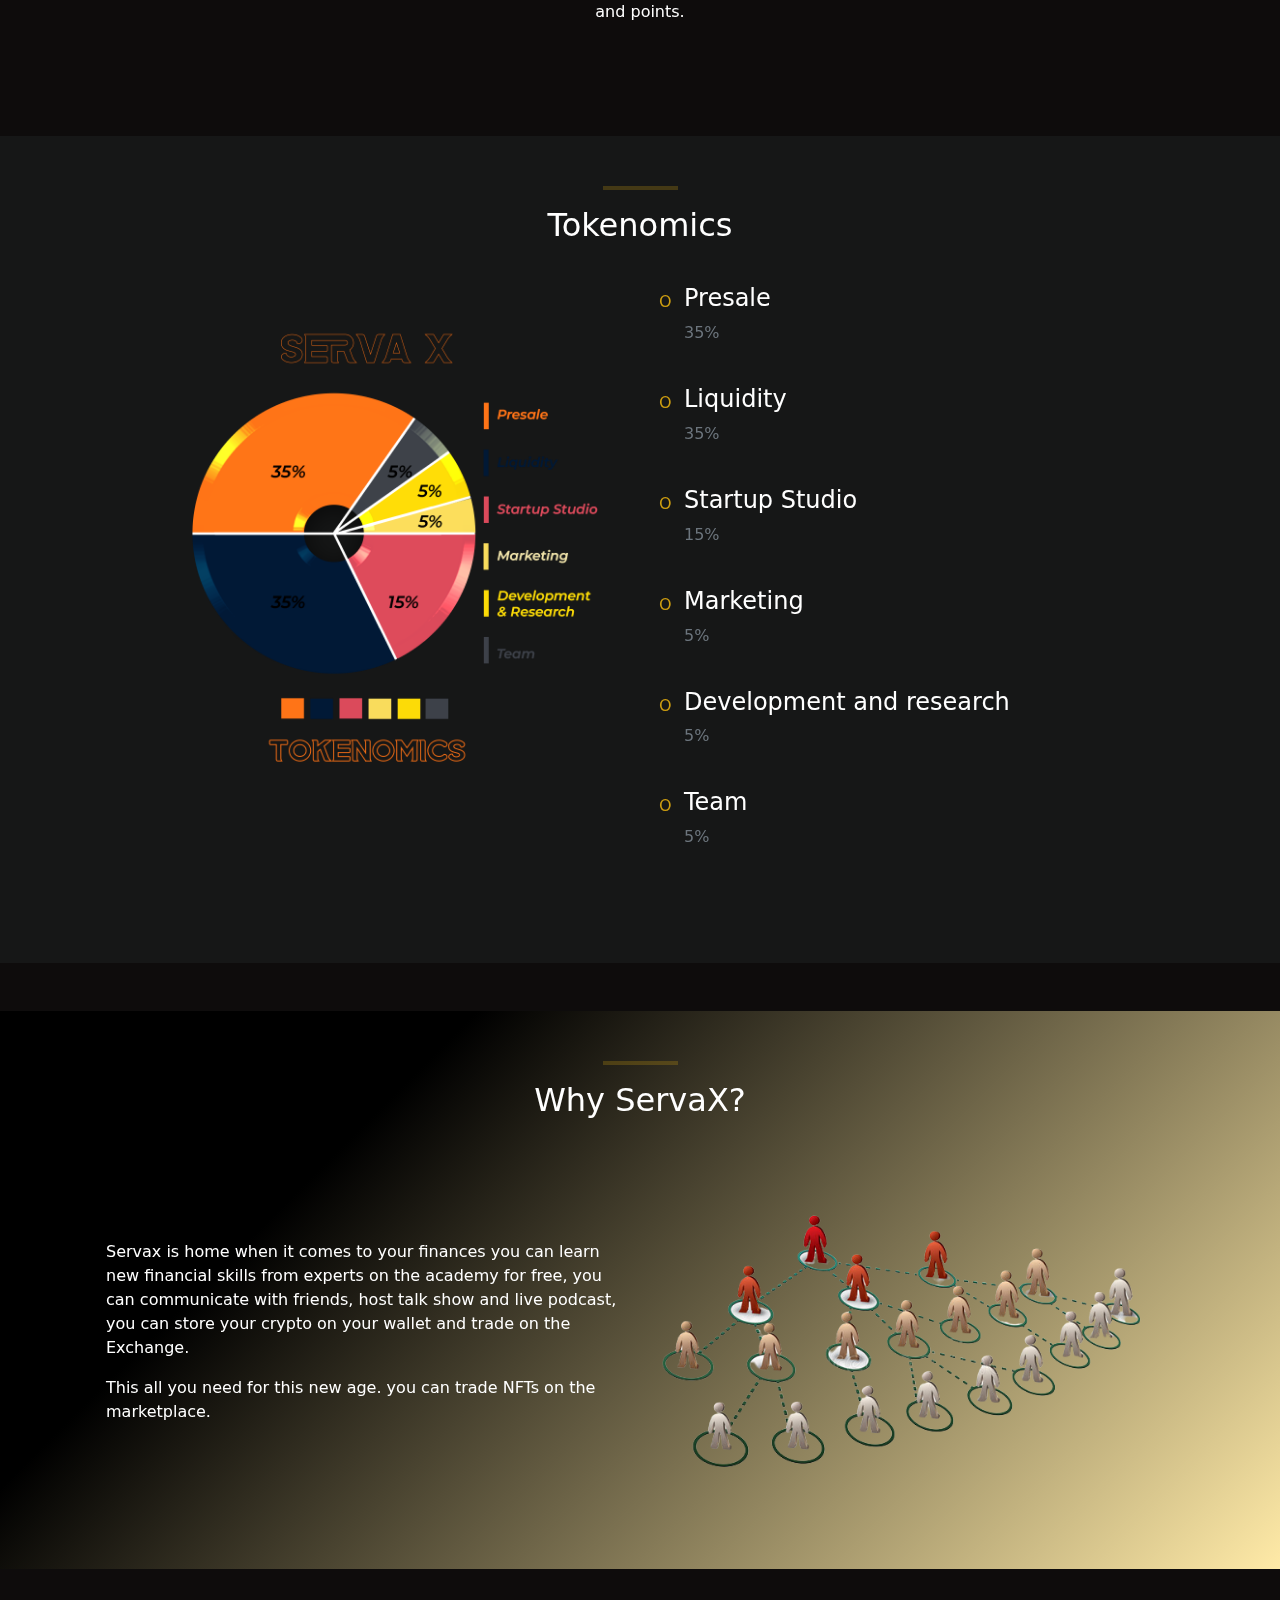
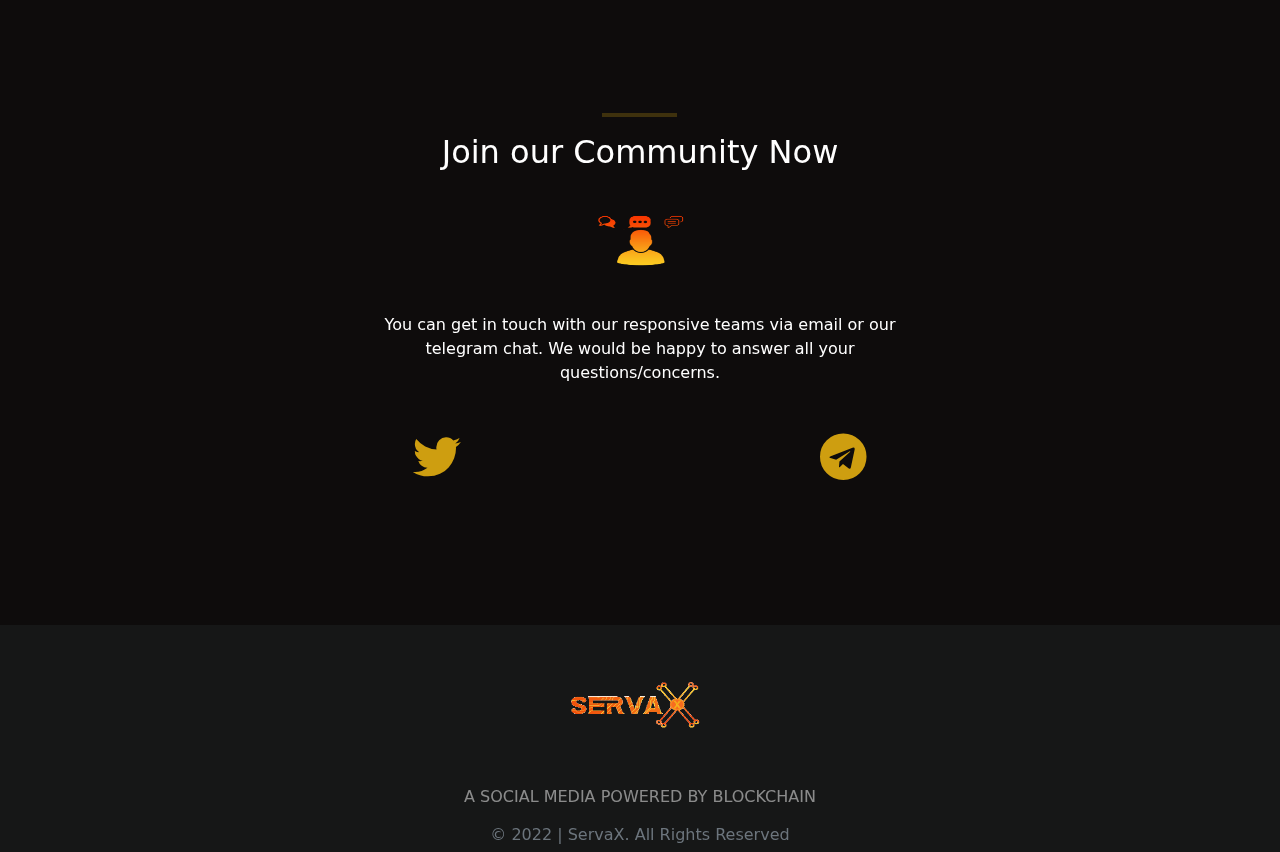
==== commit a1a95f15: "modified landing page" ====
--- a/index.html
+++ b/index.html
@@ -40,13 +40,13 @@
                             <a class="nav-link active" aria-current="page" href="index.html">Home</a>
                         </li>
                         <li class="nav-item">
+                            <a class="nav-link" href="roadmap.html">Roadmap</a>
+                        </li>
+                        <li class="nav-item">
                             <a class="nav-link" href="./assets/files/ServerX Whitepaper.docx.pdf" download="Whitepaper">Whitepaper</a>
                         </li>
                         <li class="nav-item">
-                            <a class="nav-link" href="roadmap.html">Roadmap</a>
-                        </li>
-                        <li class="nav-item">
-                            <a class="nav-link" href="whitepaper.html"><i class="fab fa-telegram text-warning" aria-hidden="true"></i> Telegram</a>
+                            <a class="nav-link" href="https://twitter.com/ServaX_Official?t=-yA9FV8N3-Ch8sk2VcdLRQ&s=09" target="_blank"><i class="fab fa-telegram text-warning" aria-hidden="true"></i> Telegram</a>
                         </li>
                     </ul>
                 </div>
@@ -56,7 +56,7 @@
         <section class="hero container my-md-5 my-sm-0 py-md-5 py-sm-0 d-flex flex-wrap-reverse justify-content-center">
             <div class="col-md-6 col-sm-10 pt-5 text-md-start text-center">
                 <h1>A social media platform powered by blockchain technology.</h1>
-                <p class="py-2">This is the social media for smart people where communication meets Financial actions. Users can communicate and transact at the same time like buying and selling NFTs, trade on ServaX Exchange and also Wallet features.</p>
+                <p class="py-2">ServaX is a social media powered by blockchain technology where users can chat in a safe and secure environment and also make financial transaction with ease. ServaX is the home for all communications relating to your finances. Chat with like minded people, sell your NFTs with the click of a button, Host meetings and Livestream, trade on the ServaX Exchange, store your crypto in the ServaX wallet, learn on ServaX academy etc. It is the social media for smart people</p>
                 <div class="action-area mt-5 text-uppercase">
                     <a href="roadmap.html" class="btn btn-lg btn-outline-warning">Roadmap</a>
                     <a href="./assets/files/ServerX Whitepaper.docx.pdf" download="Whitepaper" class="btn btn-lg btn-warning">Whitepaper</a>
@@ -73,7 +73,7 @@
         <section class="container-fluid market-section pb-5 row text-white m-auto">
             <div class="container col-md-4 pt-5">
                 <div class="text-center">
-                    <img src="./assets/images/chained.svg" height="93px" width="120" alt="market-logo">
+                    <img src="./assets/images/Save-store-icon.png" height="93px" width="120" alt="market-logo">
                     <h3>Buy</h3>
                     <p class="text-muted">Buy listed artwork as an NFT using Crypto on OpenSea.</p>
                 </div>
@@ -87,7 +87,7 @@
             </div>
             <div class="container col-md-4 pt-5">
                 <div class="text-center">
-                    <img src="./assets/images/compact.svg" height="93px" width="120" alt="market-logo">
+                    <img src="./assets/images/Trade-icon.png" height="93px" width="120" alt="market-logo">
                     <h3>Trade</h3>
                     <p class="text-muted">Trade artwork with other artists, once traded, artwork is yours and you get a chance to make it better.</p>
                 </div>
@@ -97,33 +97,20 @@
         <section class="container-fluid about-section my-5 py-5">
           <div class="d-grid justify-content-center pt-5 m-auto text-center col-md-8 col-sm-10 text-white">
               <hr>
-            <h2 class="py-3">Who is ServaX</h2> 
-            <p>
-                ServaX is a social media platform for smart people. We want to create an
-                ecosystem where people can communicate and transact. Communications
-                on ServaX are of Financial and intellectual gain.
-            </p>
-            <p>
-                We don't condemn any
-                other platform, we are unique in what we offer - an Environment for smart
-                conversations and actions. ServaX takes you on a journey to financial
-                freedom and intelligence.
-            </p>
-            <p>
-                In layman's terms we are creating an application where people can
-                communicate and also trade (Exchange), send, receive and swap
-                currencies (wallet and DEX), sell (NFTs) etc all on the same platform while
-                doing this with real time communication within users.
-            </p>
+              <h2 class="pb-3 pt-3">XCOIN <span class="text-muted">- SVX</span></h2> 
+              <img src="./assets/images/ServaX-coin-front-black-plain.jpg" height="93px" width="120" alt="coin-img" class="m-auto mb-4">
+                <p>
+                    XCOIN is the governanace token for ServaX with a total supply of 200,000,000SVX. This token will be used to run all activities on ServaX all paid services on ServaX will be done with Xcoin, this will make Xcoin very valuable as we launch every aspect of ServaX. You can also Stake Xcoin and earn rewards and points.
+                </p>
         </div> 
         </section>
         
         <section class="container-fluid how-section my-5 text-white">
             <hr>
-            <h2 class="py-3 text-center">How ServaX</h2> 
-            <div class="container m-auto pt-5 row d-flex flex-wrap justify-content-center">
+            <h2 class="pt-3 text-center">Tokenomics</h2> 
+            <div class="container m-auto pt-2 row d-flex flex-wrap justify-content-center">
                 <div class="col-md-6 col-sm-8">
-                    <img src="./assets/images/ServaX-TOKENOMICS-1.jpg" alt="hero-img" width="100%">
+                    <img src="./assets/images/ServaX-TOKENOMICS-redo.png" alt="hero-img" width="100%">
                 </div>
                 <div class="col-md-6 col-sm-10 pb-5">
                     <ul>
@@ -163,30 +150,30 @@
                 <div class="col-md-6 col-sm-10 pt-5 text-md-start text-sm-center">
                     <p>Servax is home when it comes to your finances you can learn new financial skills from experts on the academy for free, you can communicate with friends, host talk show and live podcast, you can store your crypto on your wallet and trade on the Exchange.</p>
                     <p>This all you need for this new age. you can trade NFTs on the marketplace.</p>
-                    <a href="#" class="btn btn-lg btn-warning my-5">Click Here</a>
                 </div>
                 <div class="col-md-6 col-sm-8 pt-md-0 pt-sm-5">
-                    <img src="./assets/images/ServaX-TOKENOMICS-1.jpg" alt="hero-img" width="100%">
+                    <img src="./assets/images/People networking.png" alt="hero-img" width="100%">
                 </div>
             </div>
         </section>
 
-        <section class="container-fluid join-section my-5">
+        <!-- <section class="container-fluid join-section my-5">
             <div class="d-grid justify-content-center pt-5 m-auto text-center col-md-8 col-sm-10 text-white">
                 <hr>
                 <h2 class="py-3">Join our Community Now</h2> 
                 <p>Join the army on our telegram group and keep upto date with all the latest info as we develop our platform. Our Telegram is home you are free to suggest, condemn and joke with everyone. We are Family in ServaX....(Telegram and Twitter icon will be in Orange color) request for the links forr telegram and twitter.</p>
             </div> 
-        </section>
+        </section> -->
 
         <section class="container-fluid social-section my-5 py-5">
             <div class="d-grid justify-content-center py-5 m-auto text-center col-md-8 col-sm-10 text-white">
                 <hr>
-                <h2 class="py-3">Get in Touch</h2> 
-                <p>You can get in touch with our responsive teams via email or our telegram chat. We would be happy to answer all your questions/concerns.</p>
+                <h2 class="py-3">Join our Community Now</h2> 
+                <img src="./assets/images/Chat-icon.png" height="93px" width="120" alt="coin-img" class="m-auto mb-4">
+                <p class="col-md-8 col-sm-10 m-auto">You can get in touch with our responsive teams via email or our telegram chat. We would be happy to answer all your questions/concerns.</p>
                 <div class="container action-area pt-5 d-flex justify-content-around">
-                    <a href="#" class="fa fa-envelope fa-3x"></a>
-                    <a href="#" class="fab fa-telegram fa-3x"></a>
+                    <a href="https://twitter.com/ServaX_Official?t=-yA9FV8N3-Ch8sk2VcdLRQ&s=09" target="_blank" class="fab fa-twitter fa-3x"></a>
+                    <a href="https://t.me/ServaX_Officialgroup" target="_blank" class="fab fa-telegram fa-3x"></a>
                 </div>
             </div> 
         </section>
@@ -197,7 +184,7 @@
 
     <footer class="container-fluid d-grid text-center justify-content-center text-white m-auto">
         <a class="navbar-brand" href="#"><img src="./assets/images/ServaX.png" alt="logo" height="150px" width="250px"></a>
-        <p class="text-uppercase text-white-50">Cryptocurrency powered art in the Multiverse</p>
+        <p class="text-uppercase text-white-50">A social media powered by Blockchain</p>
         <h6 class="text-muted">© 2022 | ServaX. All Rights Reserved</h6>
     </footer>
 
--- a/assets/css/style.css
+++ b/assets/css/style.css
@@ -50,6 +50,10 @@
 .navbar-expand-md .navbar-collapse {
   flex-grow: 0;
 }
+header section img {
+  position: relative;
+  top: -75px;
+}
 
 header .hero img, 
 .roadmap-hero img,
@@ -83,7 +87,21 @@
 .about-section {
   border: var(--dark-color);
 }
-
+.about-section img {
+  animation: floatSideWays 4s linear 4s infinite alternate
+}
+
+@keyframes floatSideWays {
+  0% {
+    transform: translateX(-10px);
+  }
+  50% {
+    transform: translateX(0px);
+  }
+  100% {
+    transform: translateX(-10px);
+  }
+}
 .how-section {
   background-color: var(--dark-color);
   padding: 50px 0;
@@ -100,10 +118,6 @@
 }
 .why-section {
   padding: 50px 0;
-}
-
-.join-section {
-  padding: 125px 0;
   background-color: #ffeaa7;
   background-image: linear-gradient(315deg, #ffeaa7 0%, #000000 74%); 
 }
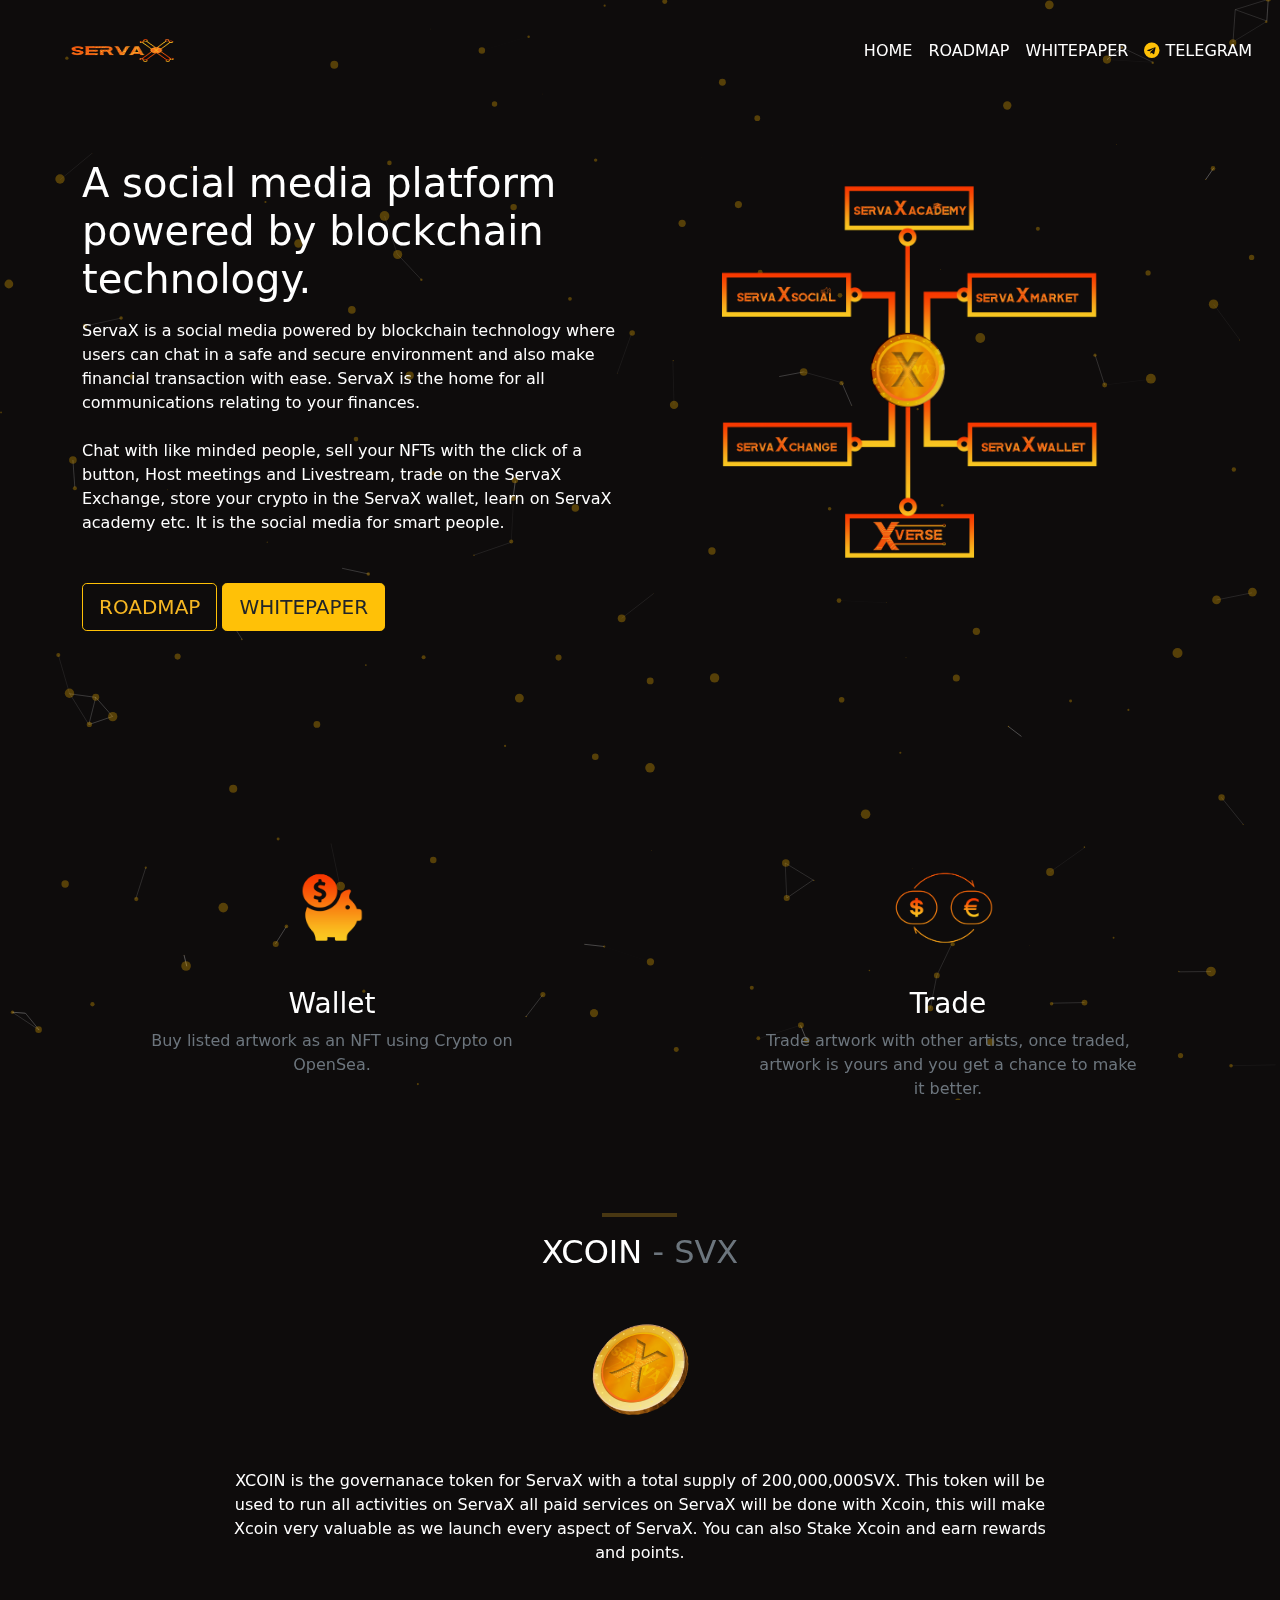
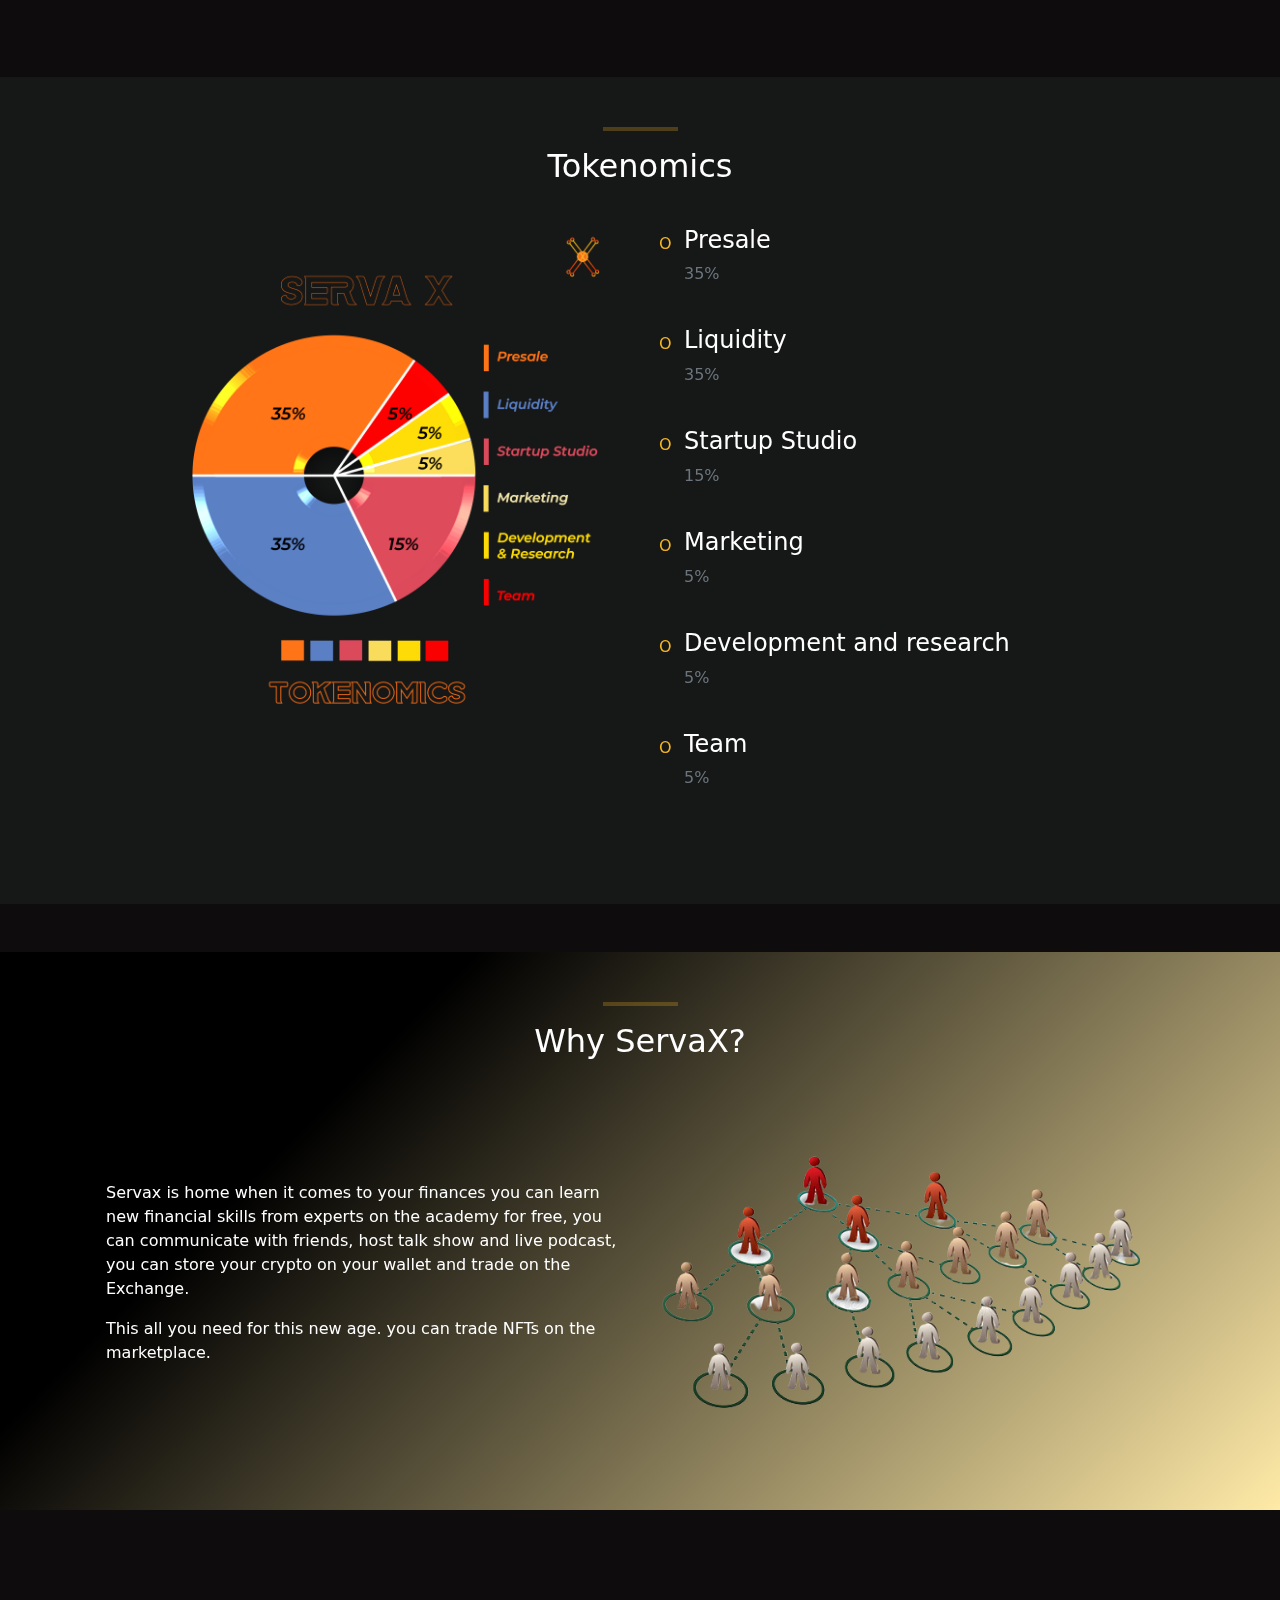
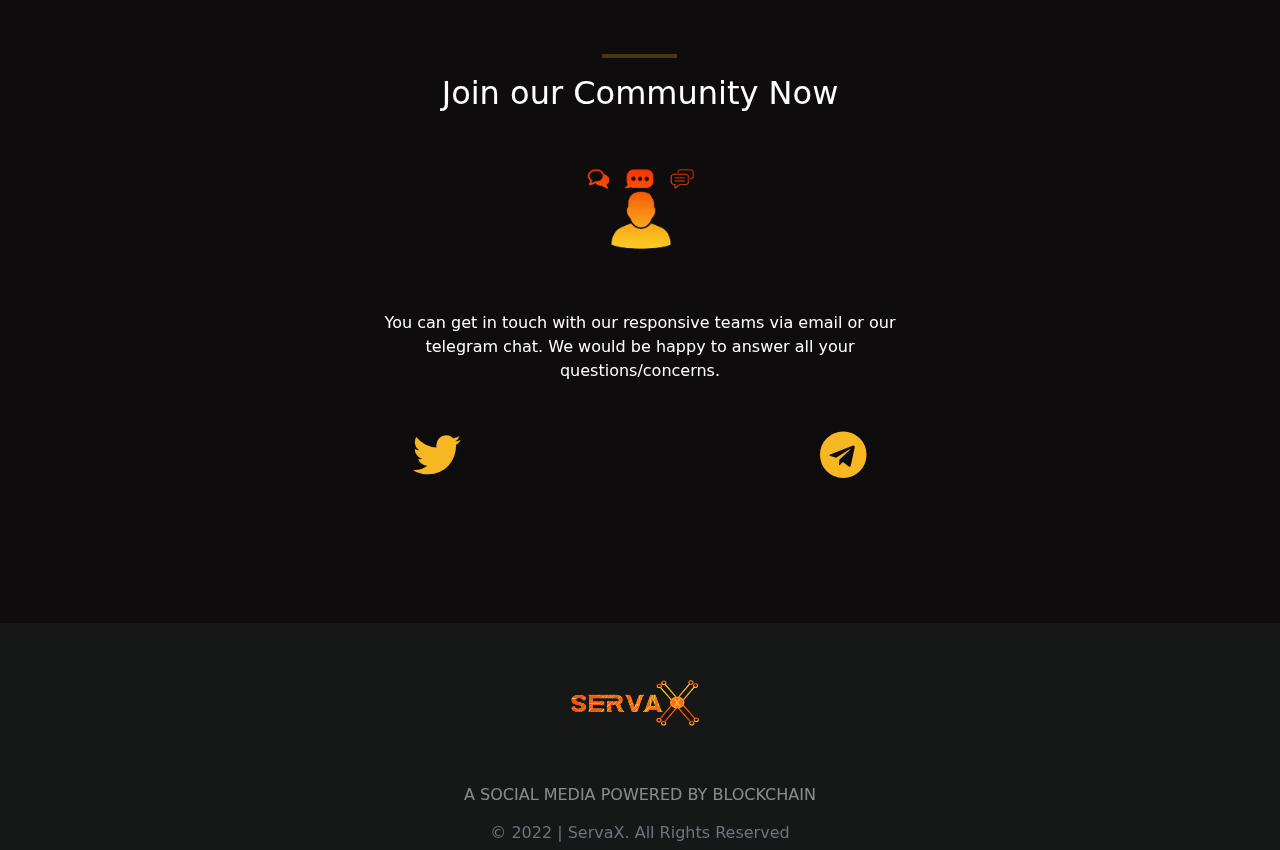
==== commit 8271f725: "made editions and corrections" ====
--- a/index.html
+++ b/index.html
@@ -26,10 +26,10 @@
 </head>
 <body id="particles-js" >
     <div  class="container-fluid p-0">
-    <header class="text-white container-fluid p-2 mb-5">
+    <header class="text-white container-fluid">
         <nav class="navbar navbar-expand-md fixed-top navbar-dark navbar-color p-2" aria-label="Main navigation">
             <div class="container-fluid">
-                <a class="navbar-brand" href="index.html"><img src="./assets/images/ServaX.png" alt="logo" height="50px" width="150px"></a>
+                <a class="navbar-brand" href="index.html"><img src="./assets/images/ServaX-s.png" alt="logo" height="75px" width="200px"></a>
                 <div class="navbar-toggler p-0 border-0" type="button" id="navbarSideCollapse" aria-label="Toggle navigation">
                     <span class="navbar-toggler-icon"></span>
                 </div>
@@ -43,62 +43,56 @@
                             <a class="nav-link" href="roadmap.html">Roadmap</a>
                         </li>
                         <li class="nav-item">
-                            <a class="nav-link" href="./assets/files/ServerX Whitepaper.docx.pdf" download="Whitepaper">Whitepaper</a>
+                            <a class="nav-link" href="./assets/files/SERVA X WHITEPAPER.pdf" download="Whitepaper">Whitepaper</a>
                         </li>
                         <li class="nav-item">
-                            <a class="nav-link" href="https://twitter.com/ServaX_Official?t=-yA9FV8N3-Ch8sk2VcdLRQ&s=09" target="_blank"><i class="fab fa-telegram text-warning" aria-hidden="true"></i> Telegram</a>
+                            <a class="nav-link" href="https://t.me/ServaX_Officialgroup" target="_blank"><i class="fab fa-telegram text-warning" aria-hidden="true"></i> Telegram</a>
                         </li>
                     </ul>
                 </div>
             </div>
         </nav>
 
-        <section class="hero container my-md-5 my-sm-0 py-md-5 py-sm-0 d-flex flex-wrap-reverse justify-content-center">
-            <div class="col-md-6 col-sm-10 pt-5 text-md-start text-center">
+        <section class="hero container  d-flex flex-wrap-reverse justify-content-center align-items-center">
+            <div class="col-md-6 col-sm-10 text-md-start text-center">
                 <h1>A social media platform powered by blockchain technology.</h1>
-                <p class="py-2">ServaX is a social media powered by blockchain technology where users can chat in a safe and secure environment and also make financial transaction with ease. ServaX is the home for all communications relating to your finances. Chat with like minded people, sell your NFTs with the click of a button, Host meetings and Livestream, trade on the ServaX Exchange, store your crypto in the ServaX wallet, learn on ServaX academy etc. It is the social media for smart people</p>
+                <p class="py-2">ServaX is a social media powered by blockchain technology where users can chat in a safe and secure environment and also make financial transaction with ease. ServaX is the home for all communications relating to your finances.</p>
+                <p>Chat with like minded people, sell your NFTs with the click of a button, Host meetings and Livestream, trade on the ServaX Exchange, store your crypto in the ServaX wallet, learn on ServaX academy etc. It is the social media for smart people.</p>
                 <div class="action-area mt-5 text-uppercase">
                     <a href="roadmap.html" class="btn btn-lg btn-outline-warning">Roadmap</a>
-                    <a href="./assets/files/ServerX Whitepaper.docx.pdf" download="Whitepaper" class="btn btn-lg btn-warning">Whitepaper</a>
+                    <a href="./assets/files/SERVA X WHITEPAPER.pdf" download="Whitepaper" class="btn btn-lg btn-warning text-dark">Whitepaper</a>
                 </div>
             </div>
             <div class="col-md-6 col-sm-8">
-                <img src="./assets/images/serva-x-ecosystem.png" alt="hero-img" width="100%">
+                <img src="./assets/images/Serva-X-increased-eco.png" alt="hero-img" width="100%">
             </div>
         </section>
     </header>
 
     <main >
 
-        <section class="container-fluid market-section pb-5 row text-white m-auto">
-            <div class="container col-md-4 pt-5">
+        <section class="container-fluid market-section mb-5 pb-5 row text-white m-auto">
+            <div class="container col-md-4 pt-md-5 pt-sm-2">
                 <div class="text-center">
-                    <img src="./assets/images/Save-store-icon.png" height="93px" width="120" alt="market-logo">
-                    <h3>Buy</h3>
+                    <img src="./assets/images/Save-store-icon.png" height="150px" width="150" alt="market-logo">
+                    <h3>Wallet</h3>
                     <p class="text-muted">Buy listed artwork as an NFT using Crypto on OpenSea.</p>
                 </div>
             </div>
-            <div class="container col-md-4 pt-5">
+            <div class="container col-md-4 pt-md-5 pt-sm-2">
                 <div class="text-center">
-                    <img src="./assets/images/stacked.svg" height="93px" width="120" alt="market-logo">
-                    <h3>Sell</h3>
-                    <p class="text-muted">Build artwork for free and sell them as an NFT on OpenSea. Claim your first free sandbox and get an attractive incentive.</p>
-                </div>
-            </div>
-            <div class="container col-md-4 pt-5">
-                <div class="text-center">
-                    <img src="./assets/images/Trade-icon.png" height="93px" width="120" alt="market-logo">
+                    <img src="./assets/images/Trade-icon.png" height="150px" width="150" alt="market-logo">
                     <h3>Trade</h3>
                     <p class="text-muted">Trade artwork with other artists, once traded, artwork is yours and you get a chance to make it better.</p>
                 </div>
             </div>
         </section>
 
-        <section class="container-fluid about-section my-5 py-5">
-          <div class="d-grid justify-content-center pt-5 m-auto text-center col-md-8 col-sm-10 text-white">
+        <section class="container-fluid about-section mb-5 pb-5">
+          <div class="d-grid justify-content-center m-auto text-center col-md-8 col-sm-10 text-white">
               <hr>
               <h2 class="pb-3 pt-3">XCOIN <span class="text-muted">- SVX</span></h2> 
-              <img src="./assets/images/ServaX-coin-front-black-plain.jpg" height="93px" width="120" alt="coin-img" class="m-auto mb-4">
+              <img src="./assets/images/ServaX-flipped-coin.png" height="150px" width="150" alt="coin-img" class="m-auto mb-4">
                 <p>
                     XCOIN is the governanace token for ServaX with a total supply of 200,000,000SVX. This token will be used to run all activities on ServaX all paid services on ServaX will be done with Xcoin, this will make Xcoin very valuable as we launch every aspect of ServaX. You can also Stake Xcoin and earn rewards and points.
                 </p>
@@ -169,7 +163,7 @@
             <div class="d-grid justify-content-center py-5 m-auto text-center col-md-8 col-sm-10 text-white">
                 <hr>
                 <h2 class="py-3">Join our Community Now</h2> 
-                <img src="./assets/images/Chat-icon.png" height="93px" width="120" alt="coin-img" class="m-auto mb-4">
+                <img src="./assets/images/Chat-icon.png" height="150px" width="150" alt="coin-img" class="m-auto mb-4">
                 <p class="col-md-8 col-sm-10 m-auto">You can get in touch with our responsive teams via email or our telegram chat. We would be happy to answer all your questions/concerns.</p>
                 <div class="container action-area pt-5 d-flex justify-content-around">
                     <a href="https://twitter.com/ServaX_Official?t=-yA9FV8N3-Ch8sk2VcdLRQ&s=09" target="_blank" class="fab fa-twitter fa-3x"></a>
@@ -183,7 +177,7 @@
     <button onclick="scrollToTop()" id="myBtn" class="rounded-circle btn-lg btn-outline-warning bg-dark fa fa-caret-up" title="Go to top"></button>
 
     <footer class="container-fluid d-grid text-center justify-content-center text-white m-auto">
-        <a class="navbar-brand" href="#"><img src="./assets/images/ServaX.png" alt="logo" height="150px" width="250px"></a>
+        <a class="navbar-brand" href="#"><img src="./assets/images/ServaX-s.png" alt="logo" height="150px" width="250px"></a>
         <p class="text-uppercase text-white-50">A social media powered by Blockchain</p>
         <h6 class="text-muted">© 2022 | ServaX. All Rights Reserved</h6>
     </footer>
--- a/assets/css/style.css
+++ b/assets/css/style.css
@@ -1,10 +1,13 @@
 @import './roadmap.css';
 
 :root {
-  --basic-color: #ce9e10;
+  --basic-color: #f6b723;
   --dark-color: #161717;
   --white-color: #fff;
   --light-color: #ebe7e7;
+}
+.btn-warning, .btn-outline-warning, .text-warning {
+  color: var(--basic-color) !important;
 }
 body {
   font: normal 75% Arial, Helvetica, sans-serif;
@@ -34,7 +37,7 @@
   background-color: var(--dark-color);
 }
 header .hero {
-  margin-top: 100px !important;
+  /* margin-top: 100px !important; */
   background-color: #219b2f00 !important;
 }
 .nav-link {
@@ -49,10 +52,6 @@
 }
 .navbar-expand-md .navbar-collapse {
   flex-grow: 0;
-}
-header section img {
-  position: relative;
-  top: -75px;
 }
 
 header .hero img, 
@@ -87,19 +86,20 @@
 .about-section {
   border: var(--dark-color);
 }
-.about-section img {
+.about-section img,
+.social-section img {
   animation: floatSideWays 4s linear 4s infinite alternate
 }
 
 @keyframes floatSideWays {
   0% {
-    transform: translateX(-10px);
+    transform: translateX(-15px);
   }
   50% {
     transform: translateX(0px);
   }
   100% {
-    transform: translateX(-10px);
+    transform: translateX(-15px);
   }
 }
 .how-section {
@@ -208,10 +208,15 @@
 }
 
 /* Responsiveness  */
-@media (max-width: 767px) {
+@media (max-width: 992px) {
+  header .hero {
+    margin-top: 100px !important;
+  }
+}
+@media (max-width: 765px) {
   .offcanvas-collapse {
     position: fixed;
-    top: 56px; /* Height of navbar */
+    top: 70px; /* Height of navbar */
     bottom: 0;
     left: 100%;
     width: 50%;
@@ -223,7 +228,7 @@
     background-image: url("data:image/svg+xml,%3Csvg xmlns='http://www.w3.org/2000/svg' width='100%25' height='100%25' viewBox='0 0 1600 800'%3E%3Cg fill-opacity='0.16'%3E%3Cpolygon fill='%2345381d' points='1600 160 0 460 0 350 1600 50'/%3E%3Cpolygon fill='%23735922' points='1600 260 0 560 0 450 1600 150'/%3E%3Cpolygon fill='%23a27928' points='1600 360 0 660 0 550 1600 250'/%3E%3Cpolygon fill='%23d09a2d' points='1600 460 0 760 0 650 1600 350'/%3E%3Cpolygon fill='%23FFBB33' points='1600 800 0 800 0 750 1600 450'/%3E%3C/g%3E%3C/svg%3E");
     background-attachment: fixed;
     background-size: cover;
-    transition: transform 1s ease-in-out, visibility 1s ease-in-out;
+    transition: transform .5s ease-in-out, visibility 1s ease-in-out;
   }
   .offcanvas-collapse.open {
     visibility: visible;
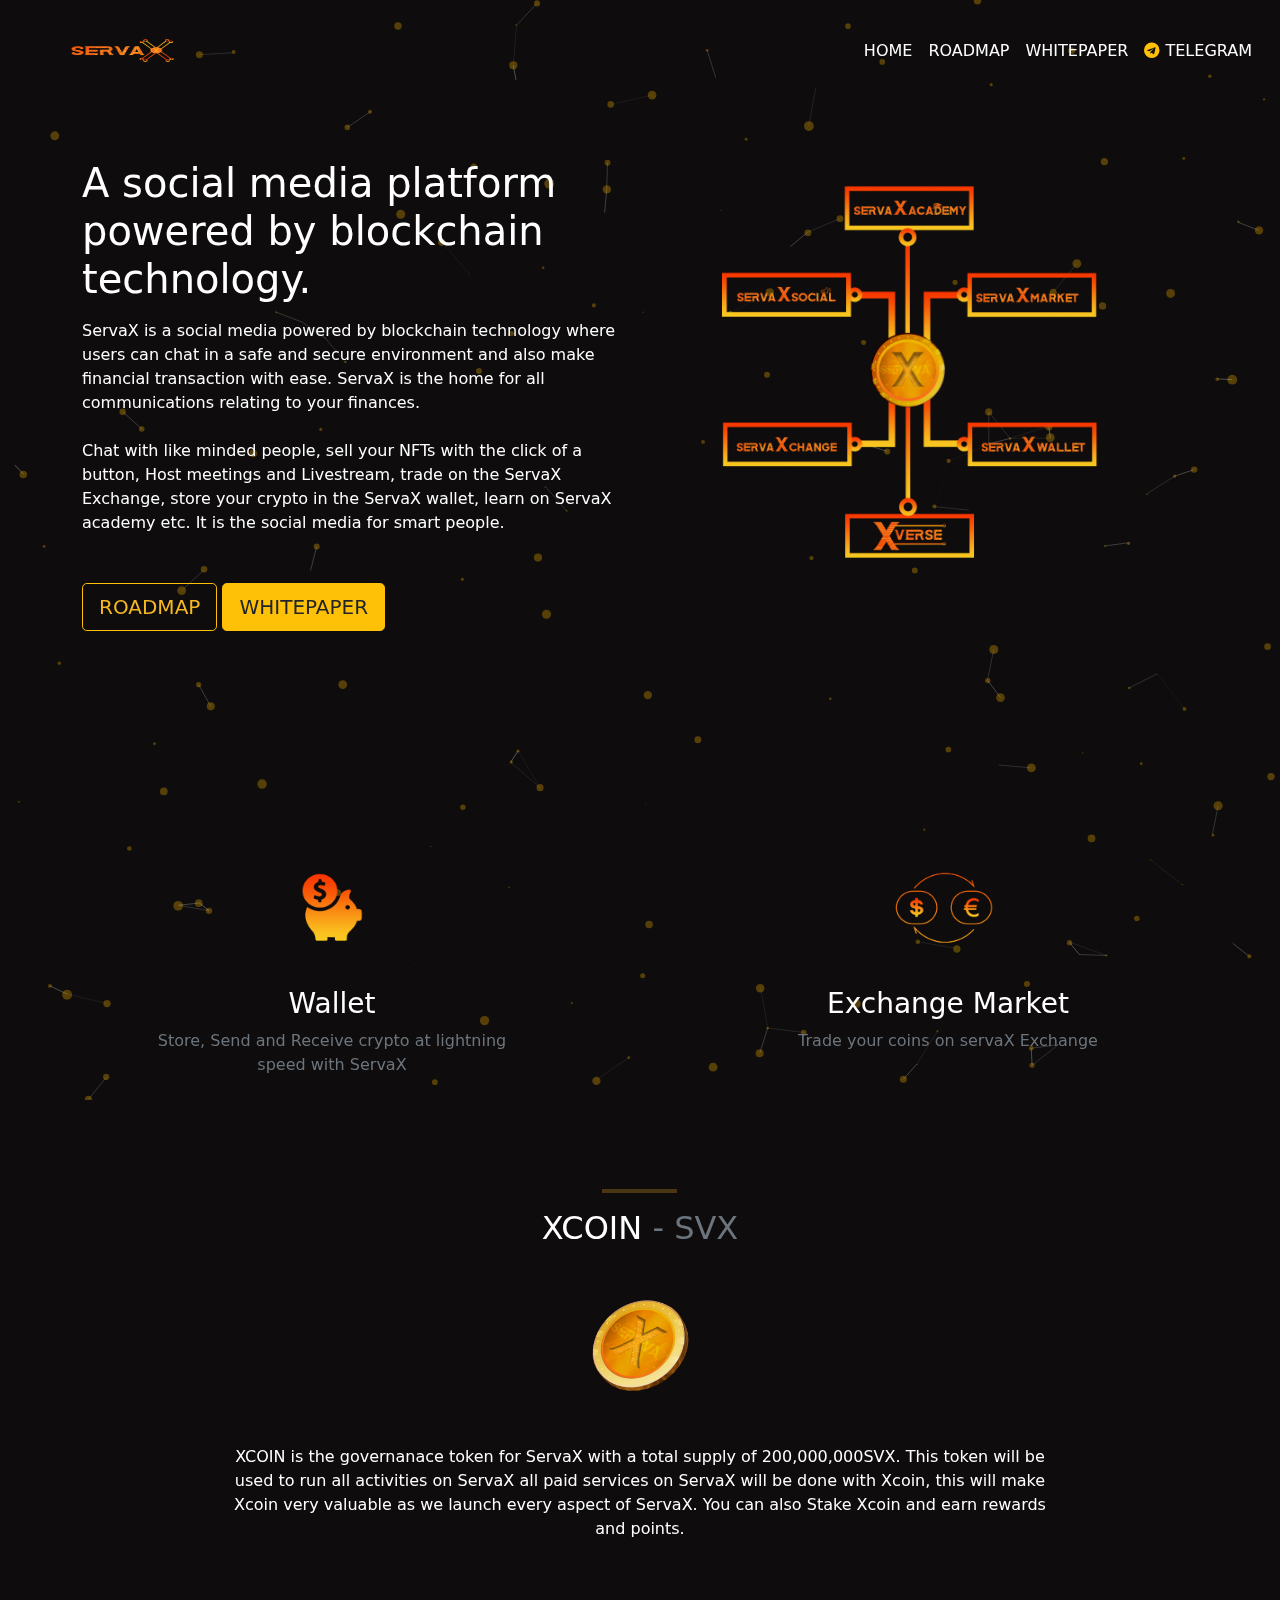
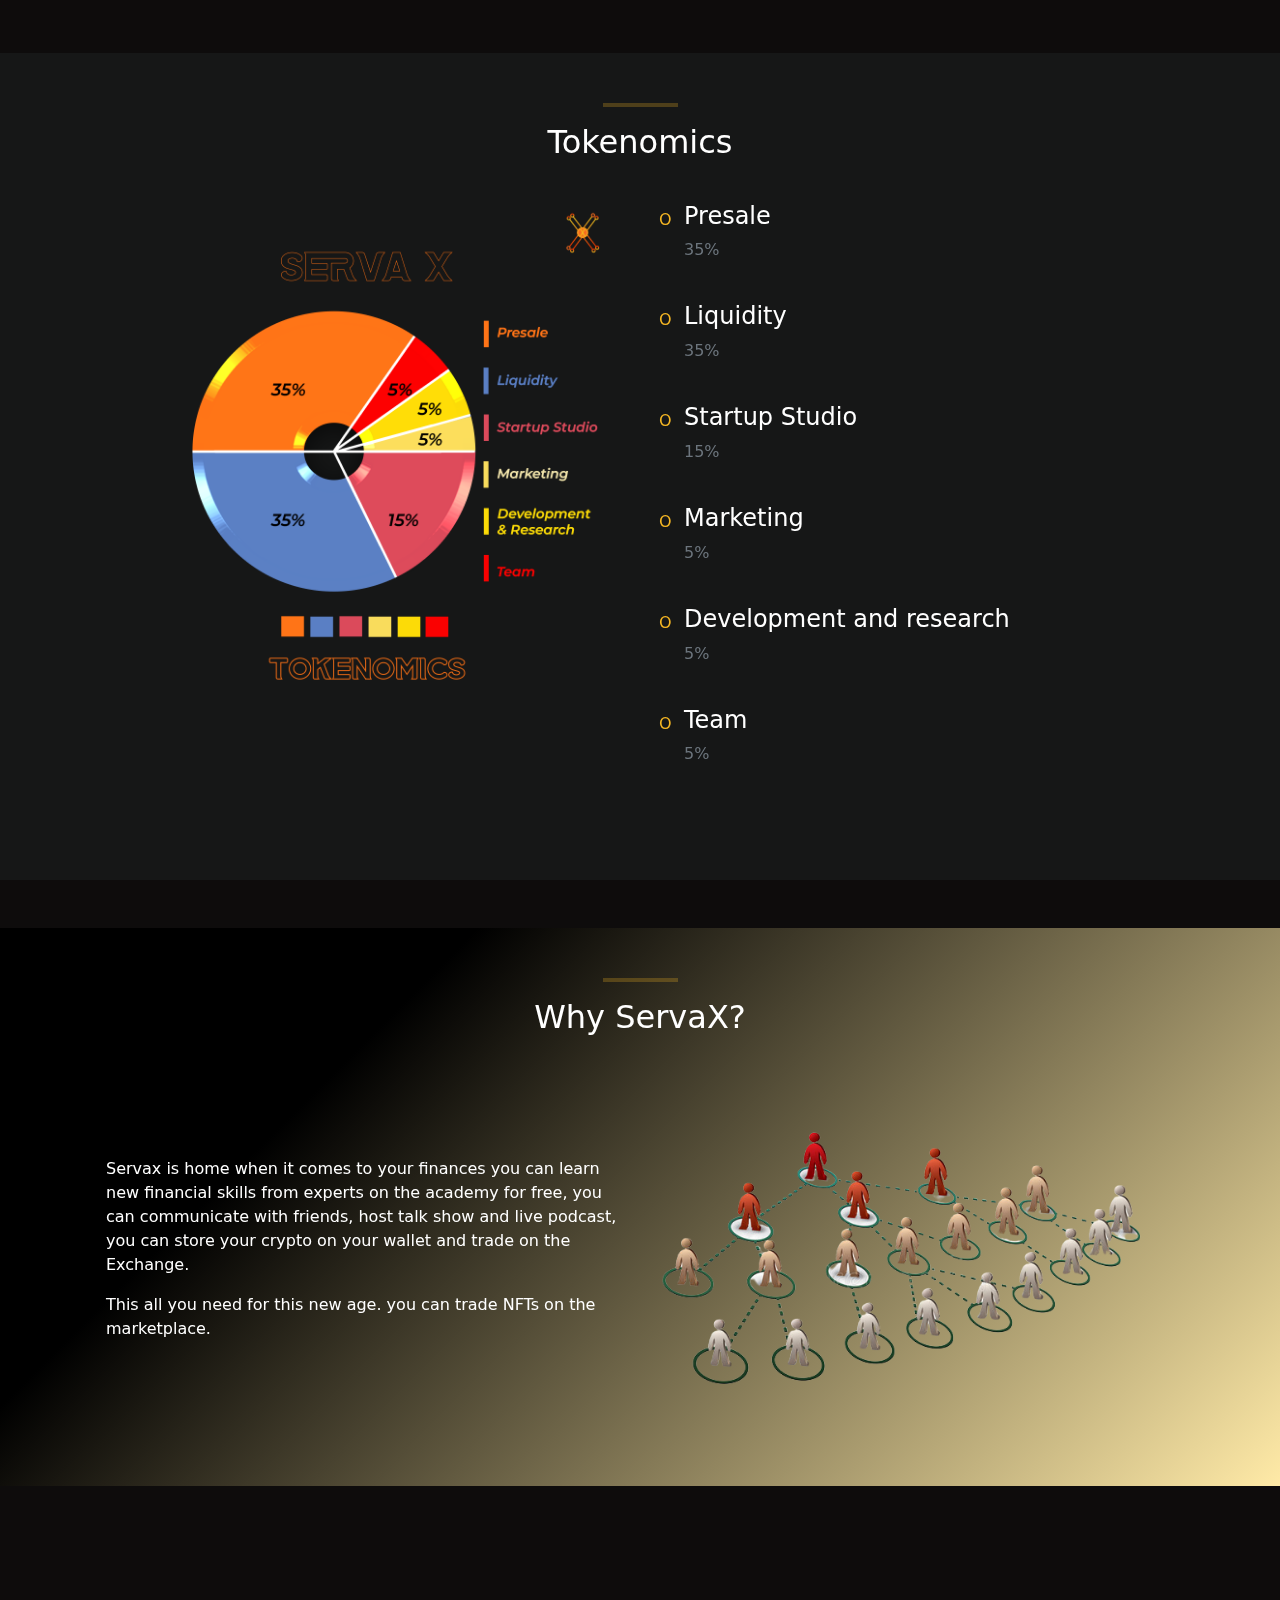
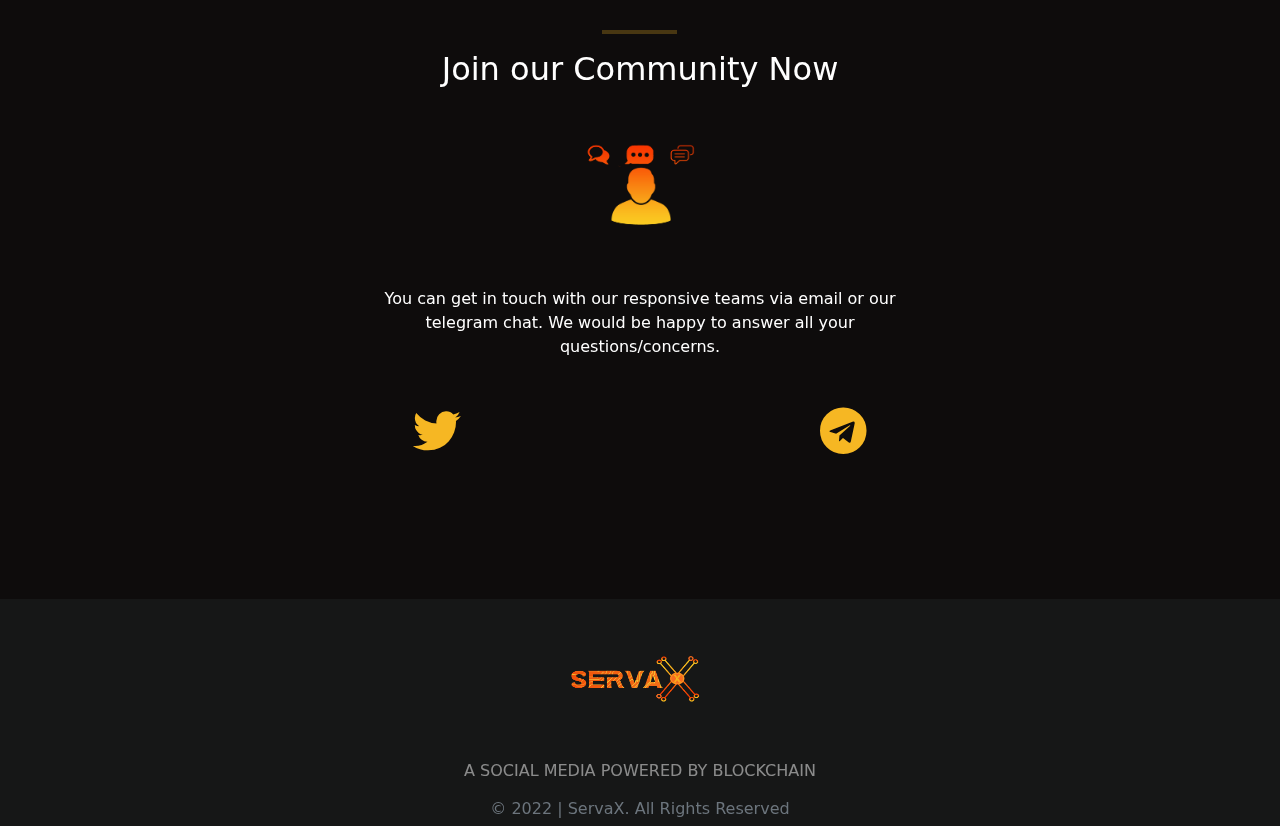
==== commit 2e68d0d4: "changed some texts" ====
--- a/index.html
+++ b/index.html
@@ -76,14 +76,14 @@
                 <div class="text-center">
                     <img src="./assets/images/Save-store-icon.png" height="150px" width="150" alt="market-logo">
                     <h3>Wallet</h3>
-                    <p class="text-muted">Buy listed artwork as an NFT using Crypto on OpenSea.</p>
+                    <p class="text-muted">Store, Send and Receive crypto at lightning speed with ServaX</p>
                 </div>
             </div>
             <div class="container col-md-4 pt-md-5 pt-sm-2">
                 <div class="text-center">
                     <img src="./assets/images/Trade-icon.png" height="150px" width="150" alt="market-logo">
-                    <h3>Trade</h3>
-                    <p class="text-muted">Trade artwork with other artists, once traded, artwork is yours and you get a chance to make it better.</p>
+                    <h3>Exchange Market</h3>
+                    <p class="text-muted">Trade your coins on servaX Exchange</p>
                 </div>
             </div>
         </section>
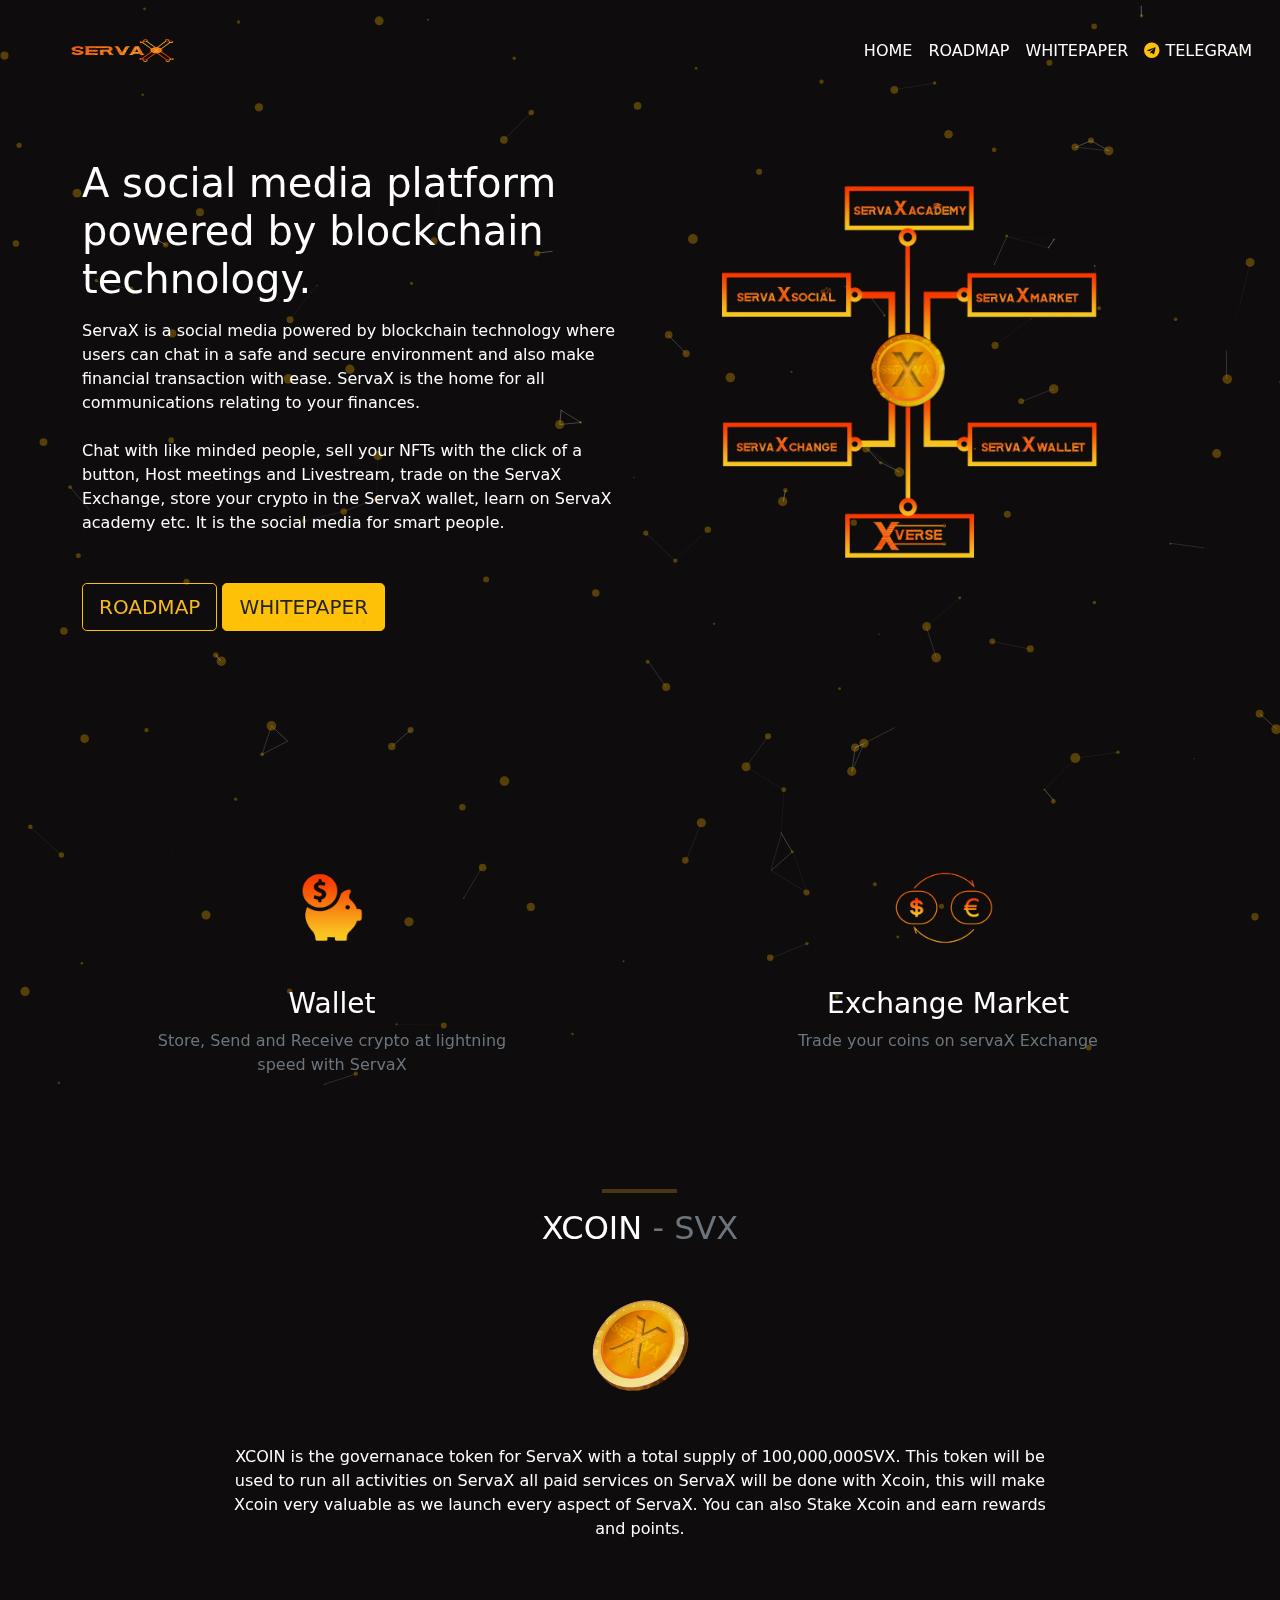
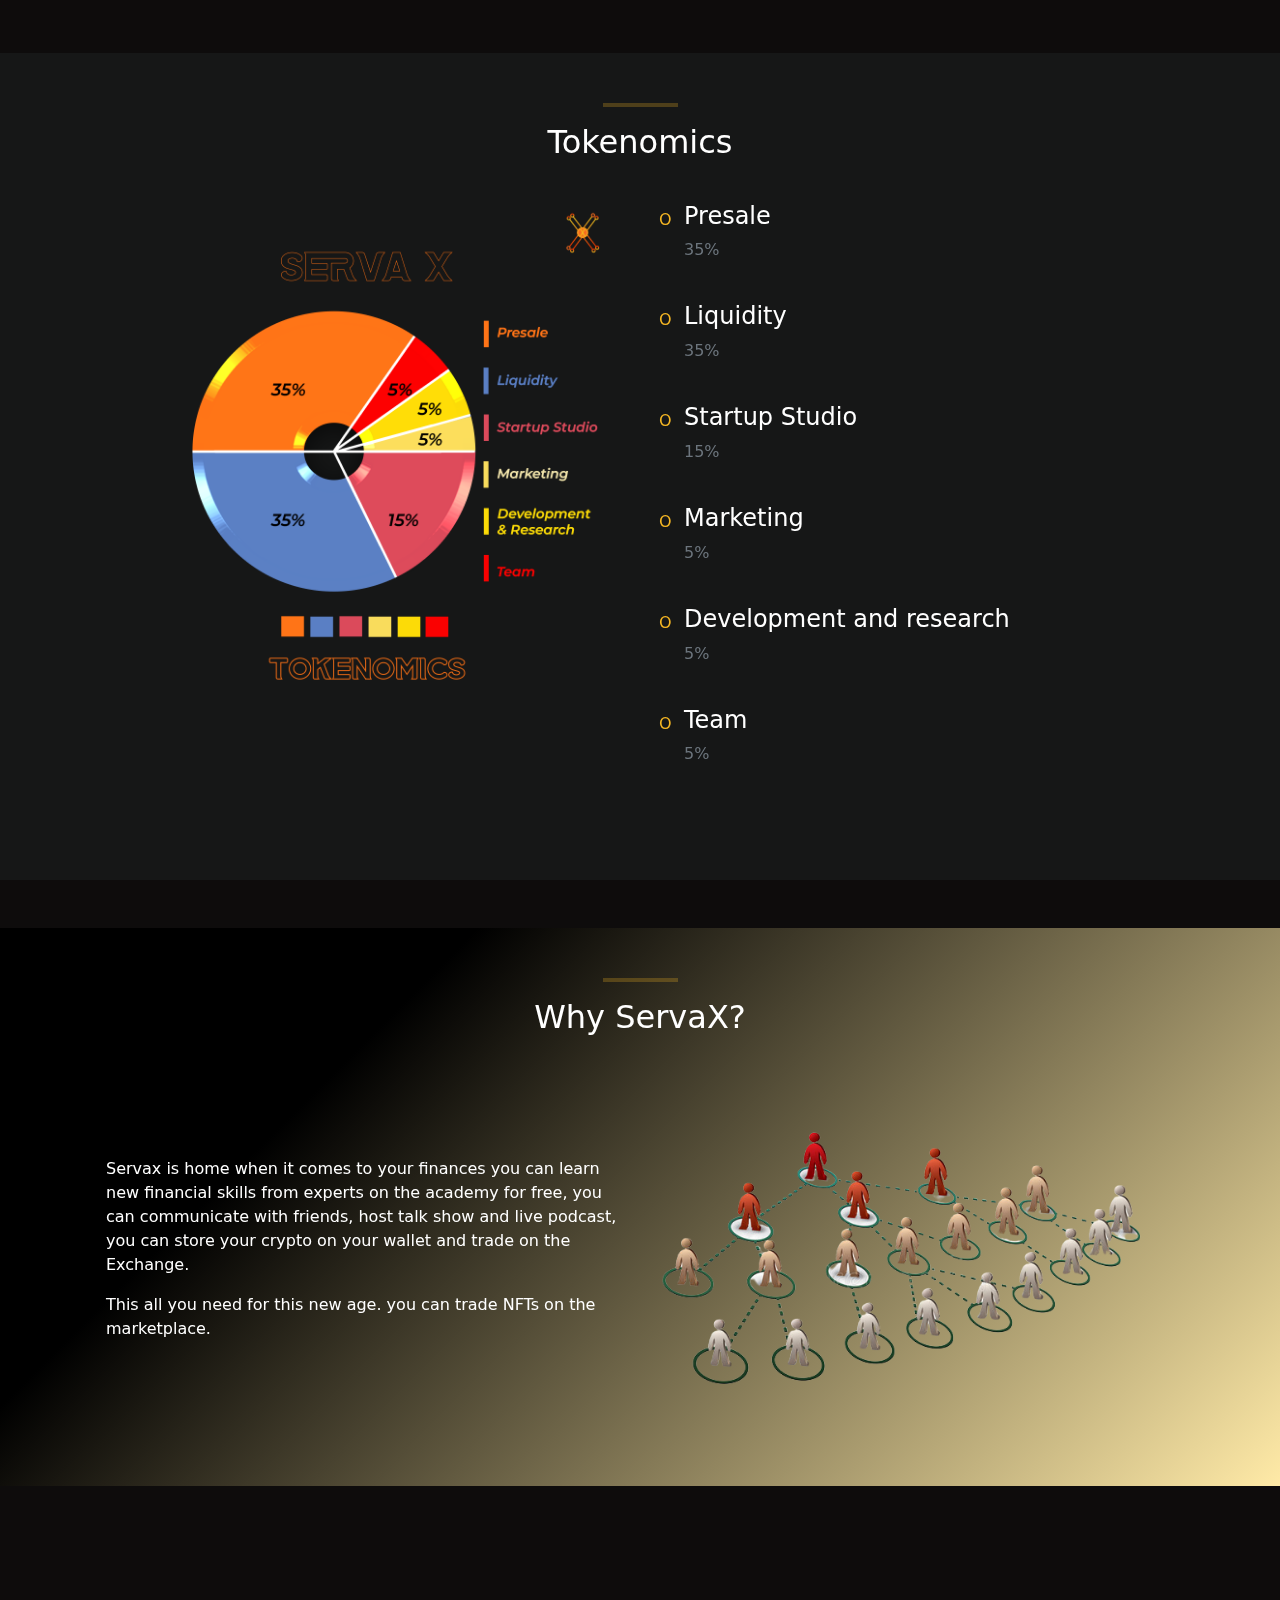
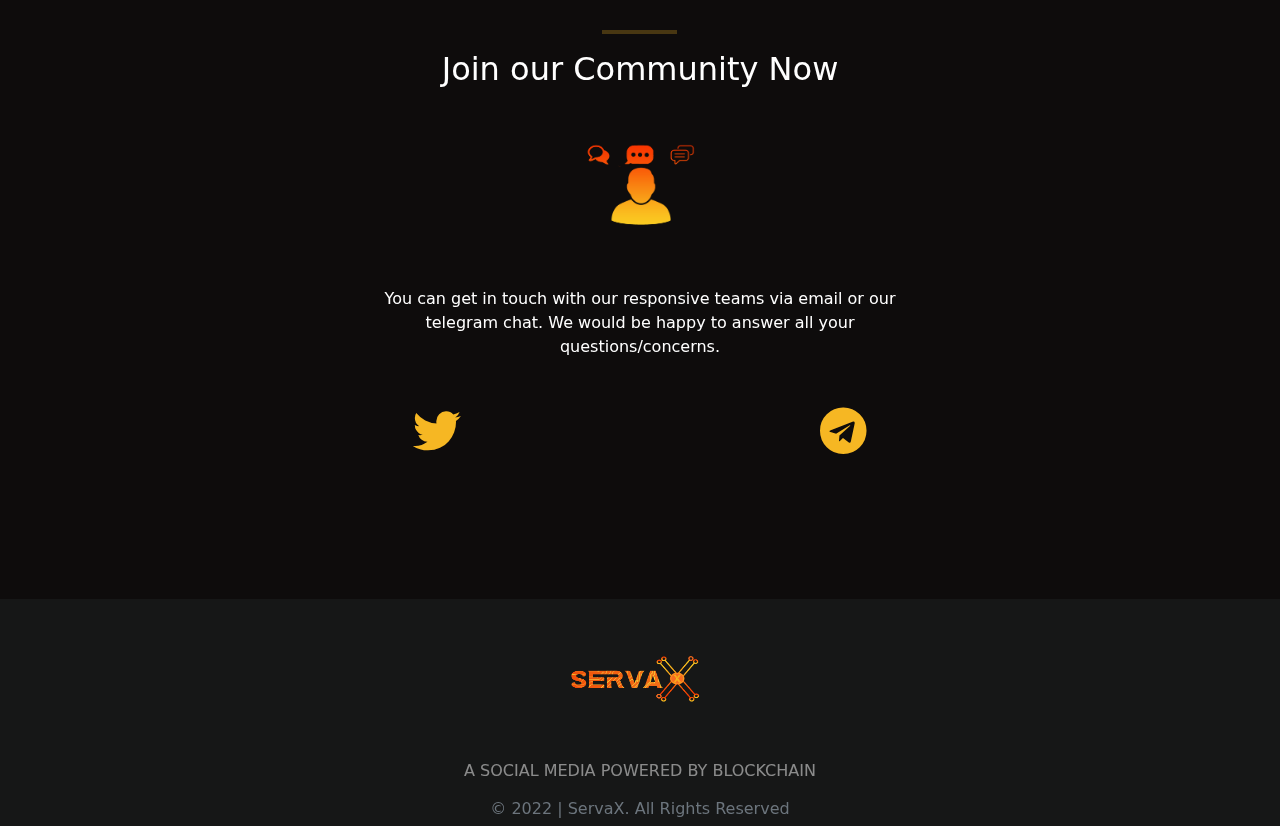
==== commit a4387573: "made text coreection" ====
--- a/index.html
+++ b/index.html
@@ -94,7 +94,7 @@
               <h2 class="pb-3 pt-3">XCOIN <span class="text-muted">- SVX</span></h2> 
               <img src="./assets/images/ServaX-flipped-coin.png" height="150px" width="150" alt="coin-img" class="m-auto mb-4">
                 <p>
-                    XCOIN is the governanace token for ServaX with a total supply of 200,000,000SVX. This token will be used to run all activities on ServaX all paid services on ServaX will be done with Xcoin, this will make Xcoin very valuable as we launch every aspect of ServaX. You can also Stake Xcoin and earn rewards and points.
+                    XCOIN is the governanace token for ServaX with a total supply of 100,000,000SVX. This token will be used to run all activities on ServaX all paid services on ServaX will be done with Xcoin, this will make Xcoin very valuable as we launch every aspect of ServaX. You can also Stake Xcoin and earn rewards and points.
                 </p>
         </div> 
         </section>
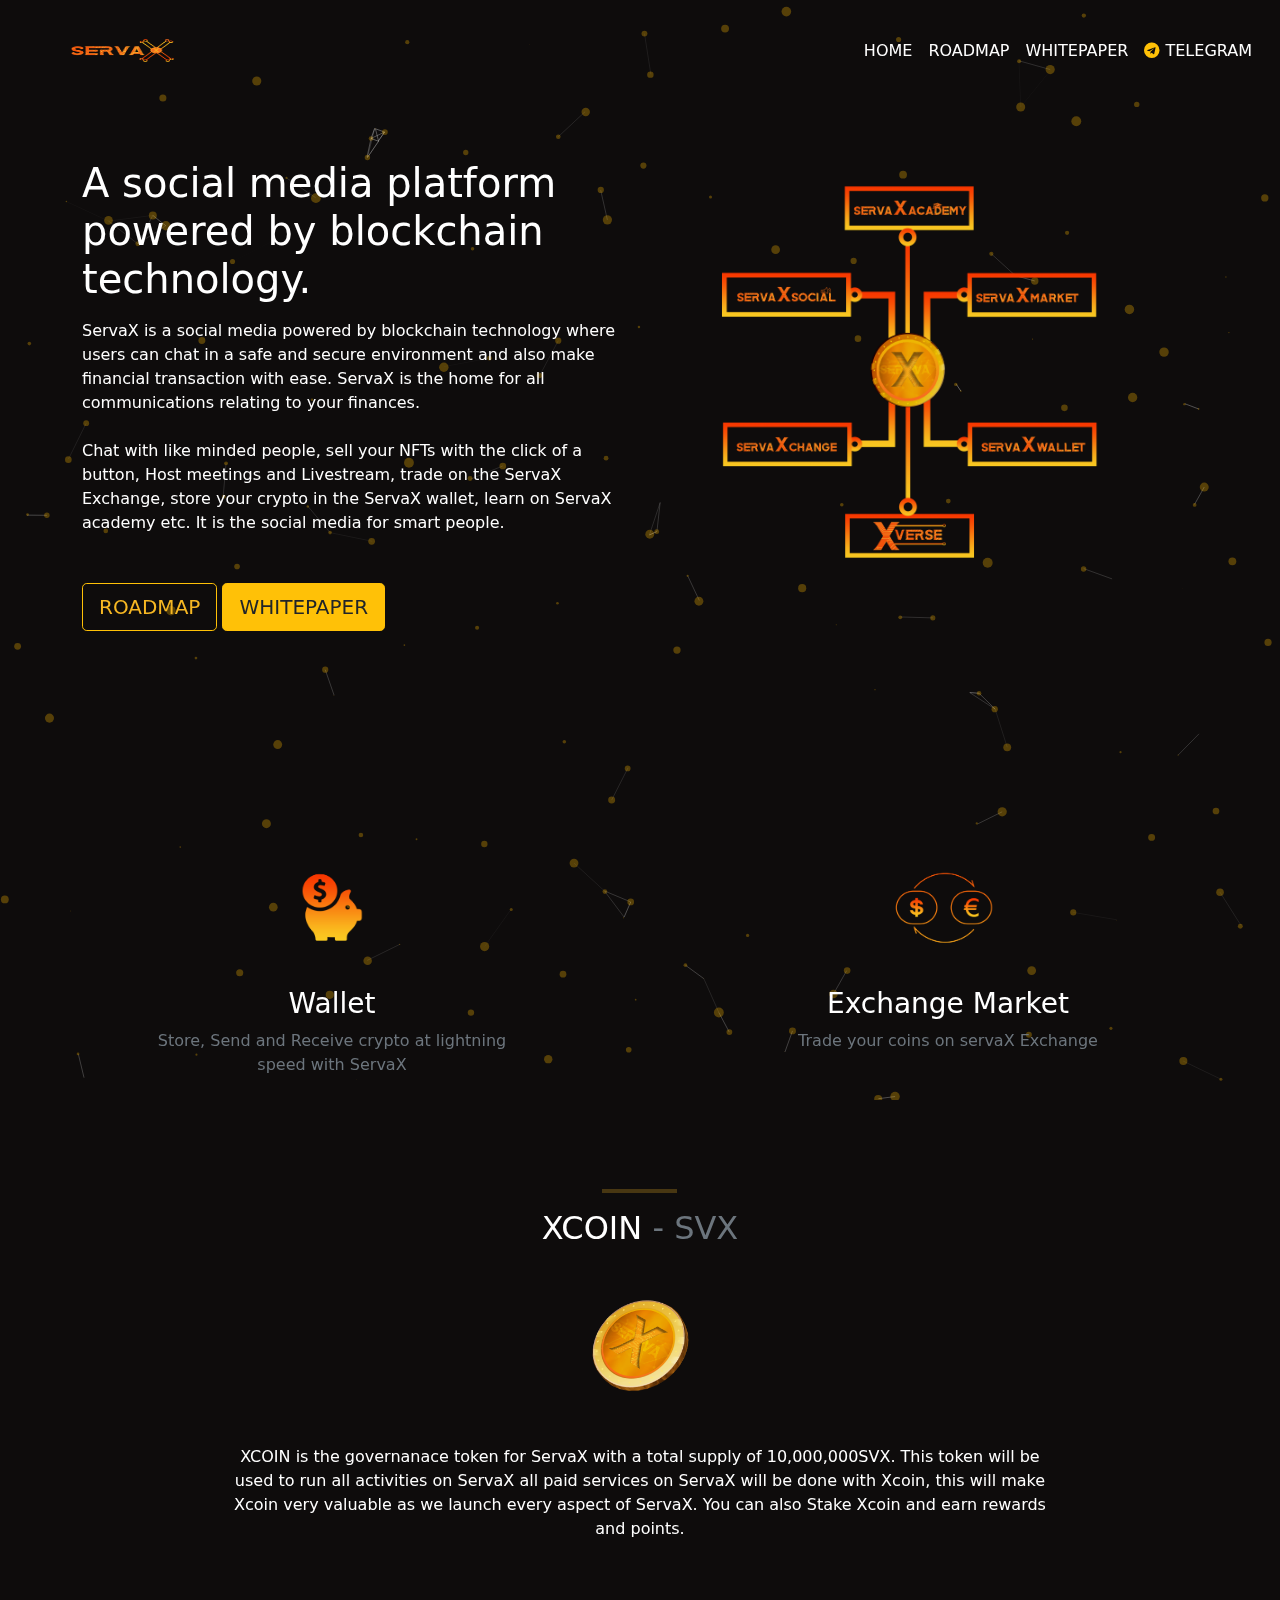
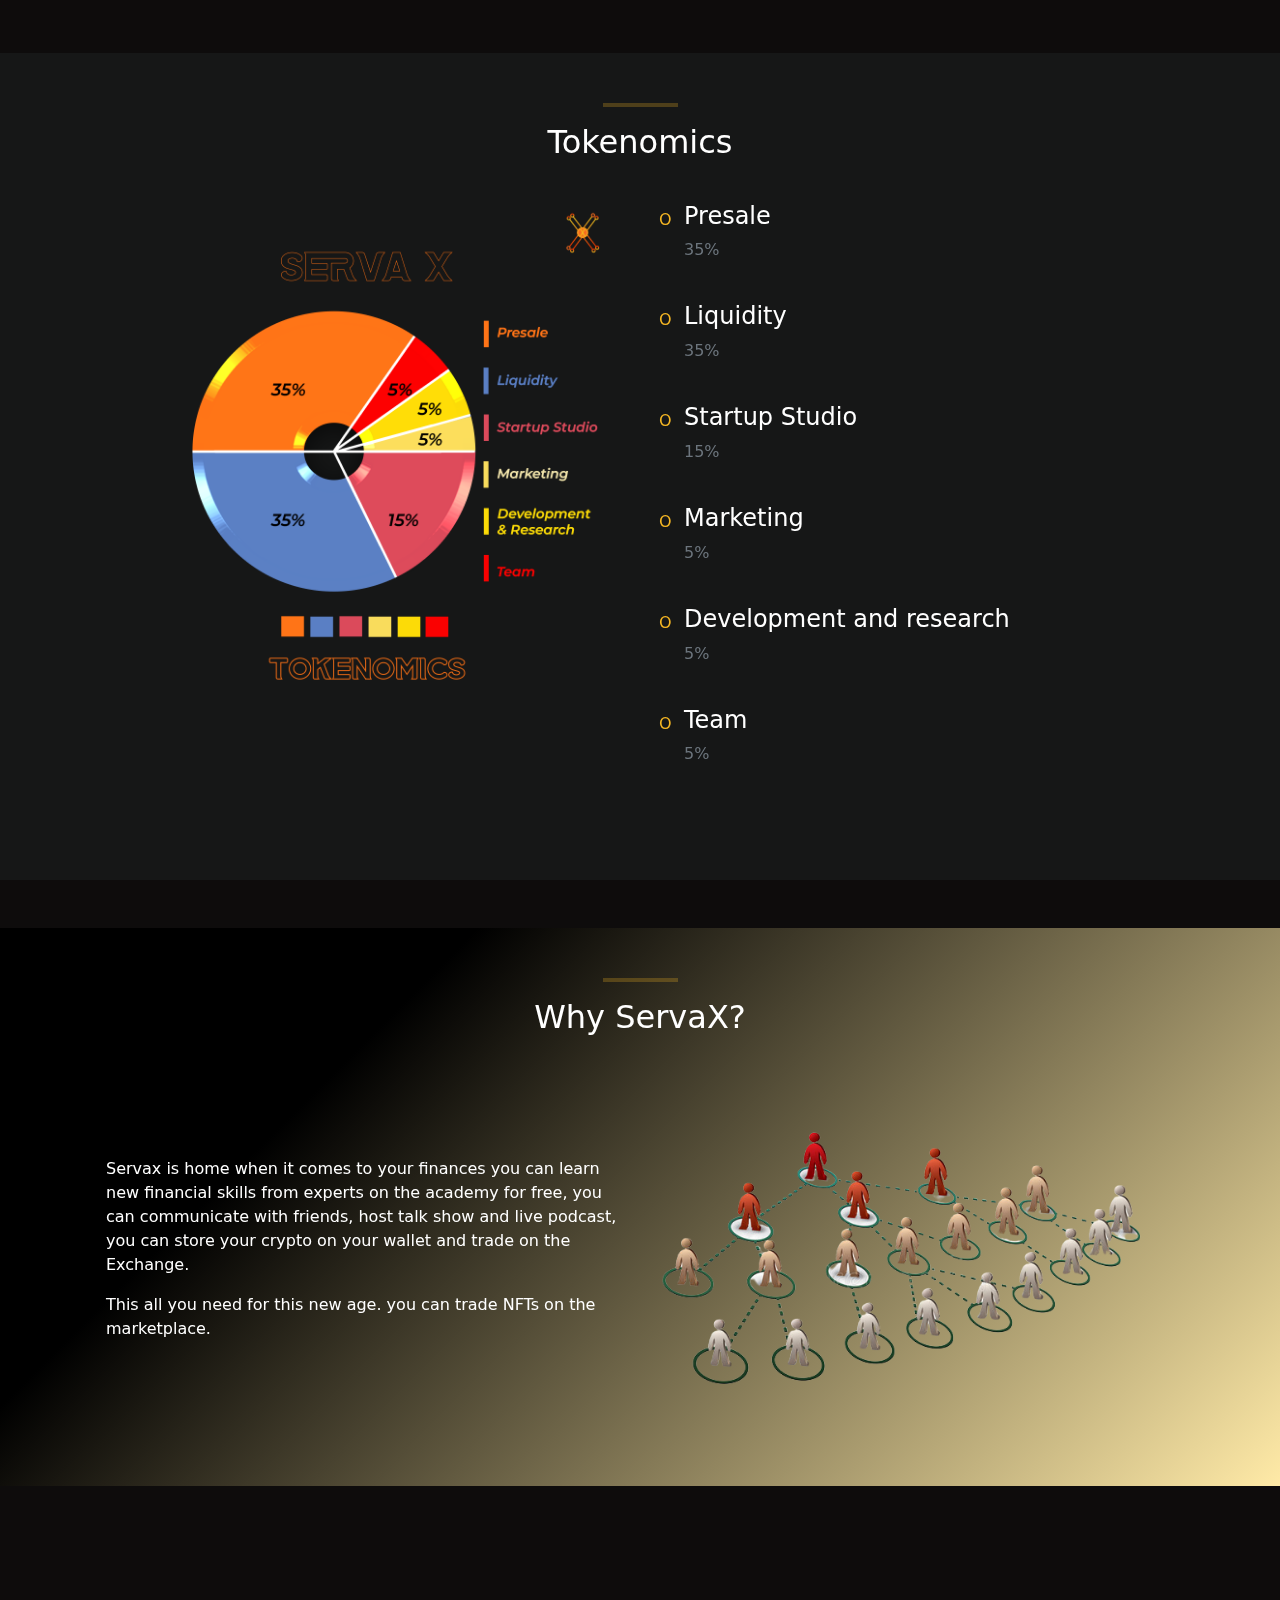
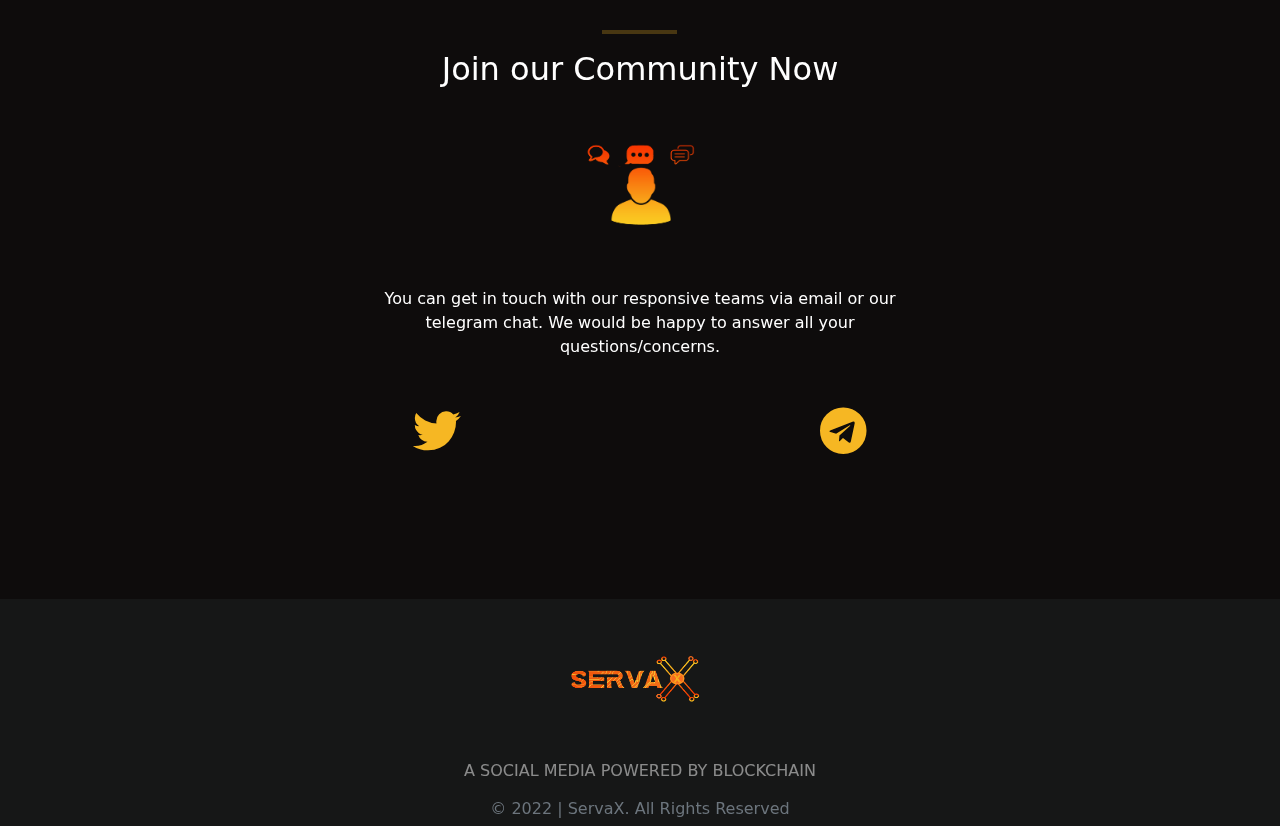
==== commit adbbac77: "edited text" ====
--- a/index.html
+++ b/index.html
@@ -94,7 +94,7 @@
               <h2 class="pb-3 pt-3">XCOIN <span class="text-muted">- SVX</span></h2> 
               <img src="./assets/images/ServaX-flipped-coin.png" height="150px" width="150" alt="coin-img" class="m-auto mb-4">
                 <p>
-                    XCOIN is the governanace token for ServaX with a total supply of 100,000,000SVX. This token will be used to run all activities on ServaX all paid services on ServaX will be done with Xcoin, this will make Xcoin very valuable as we launch every aspect of ServaX. You can also Stake Xcoin and earn rewards and points.
+                    XCOIN is the governanace token for ServaX with a total supply of 10,000,000SVX. This token will be used to run all activities on ServaX all paid services on ServaX will be done with Xcoin, this will make Xcoin very valuable as we launch every aspect of ServaX. You can also Stake Xcoin and earn rewards and points.
                 </p>
         </div> 
         </section>
